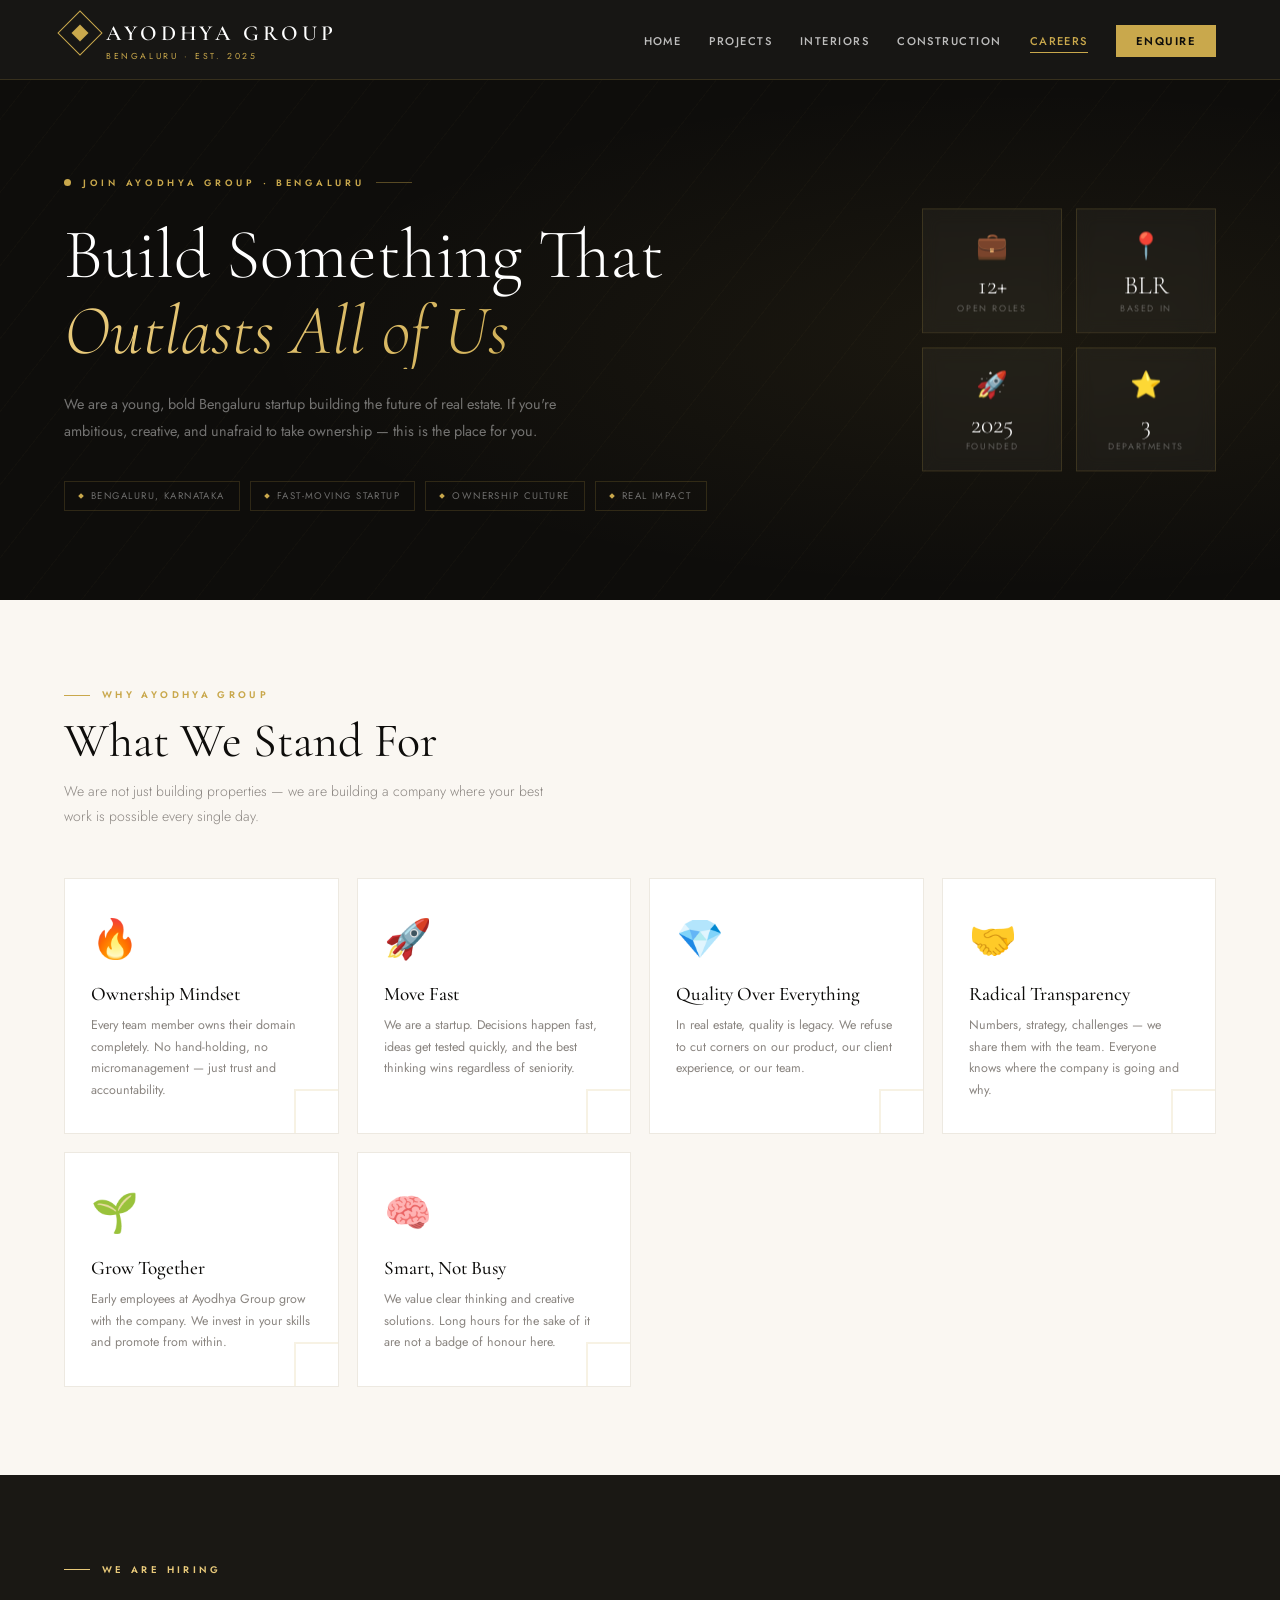
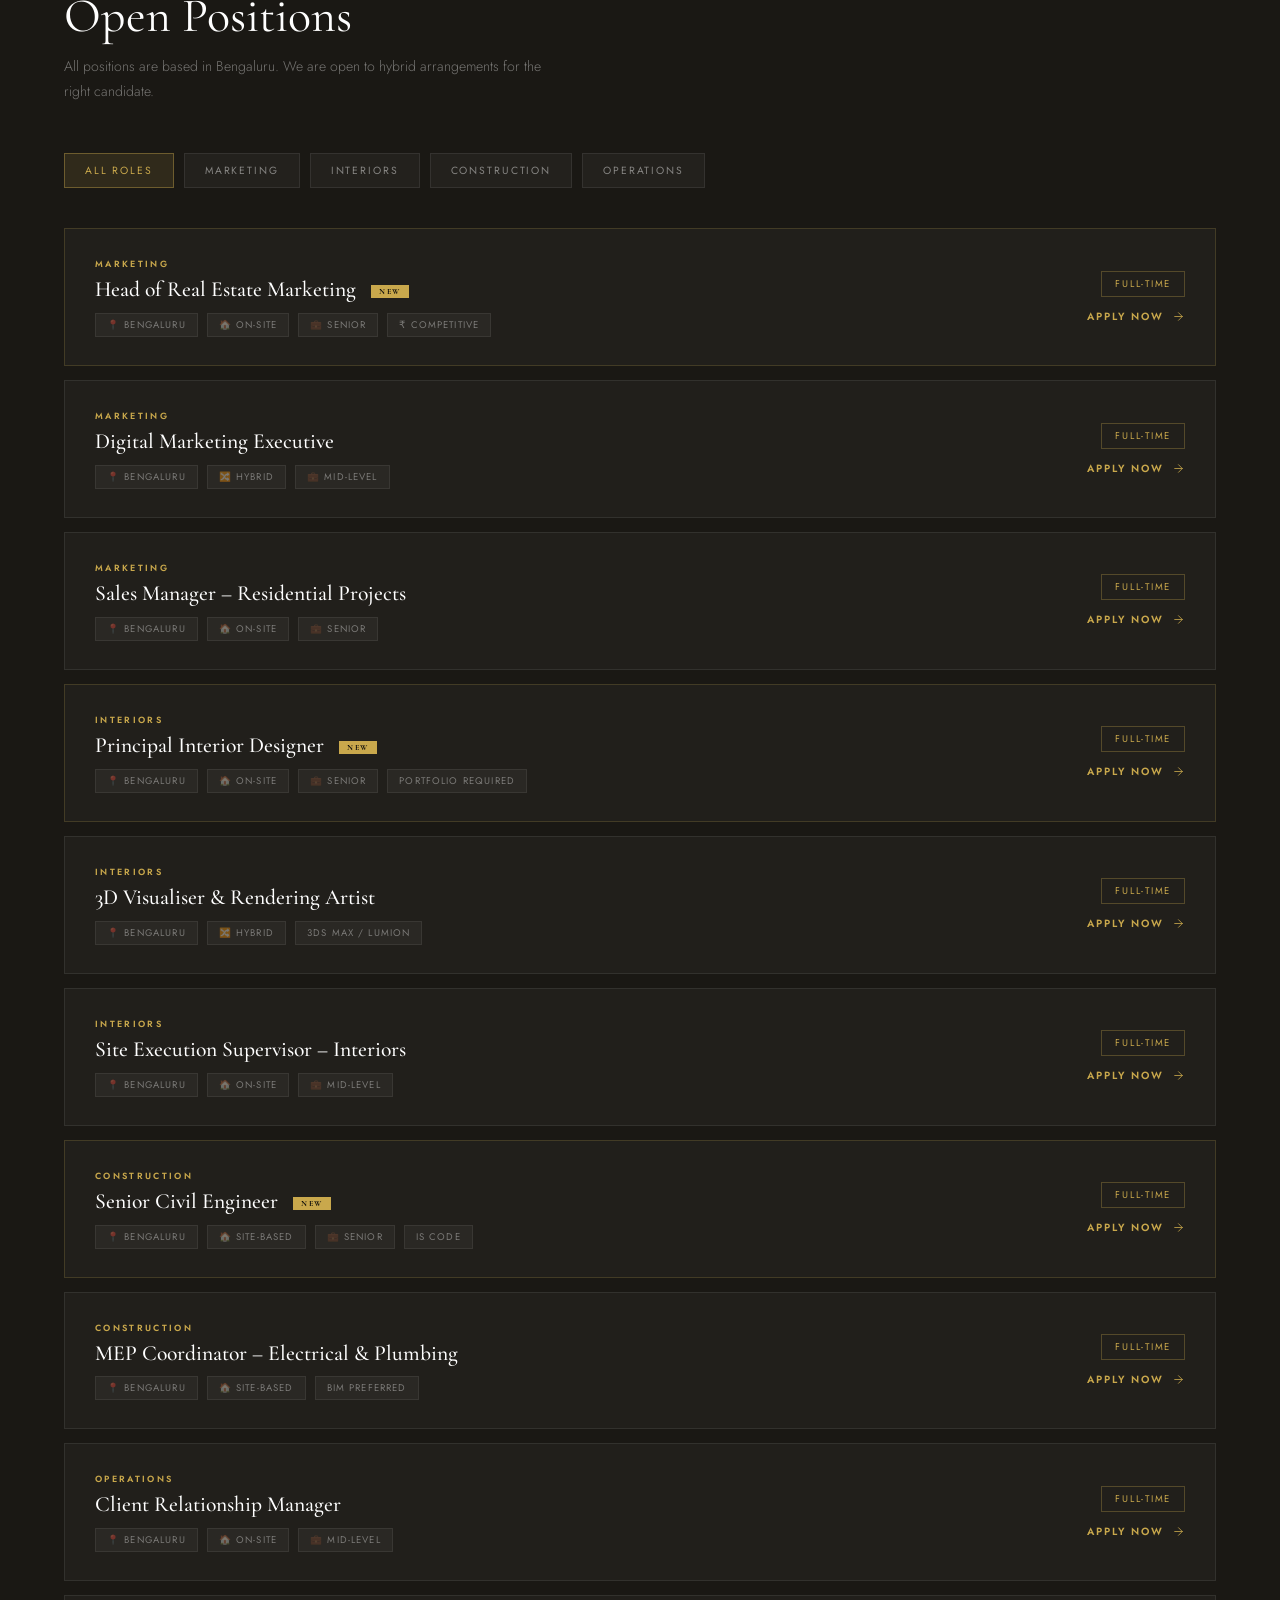
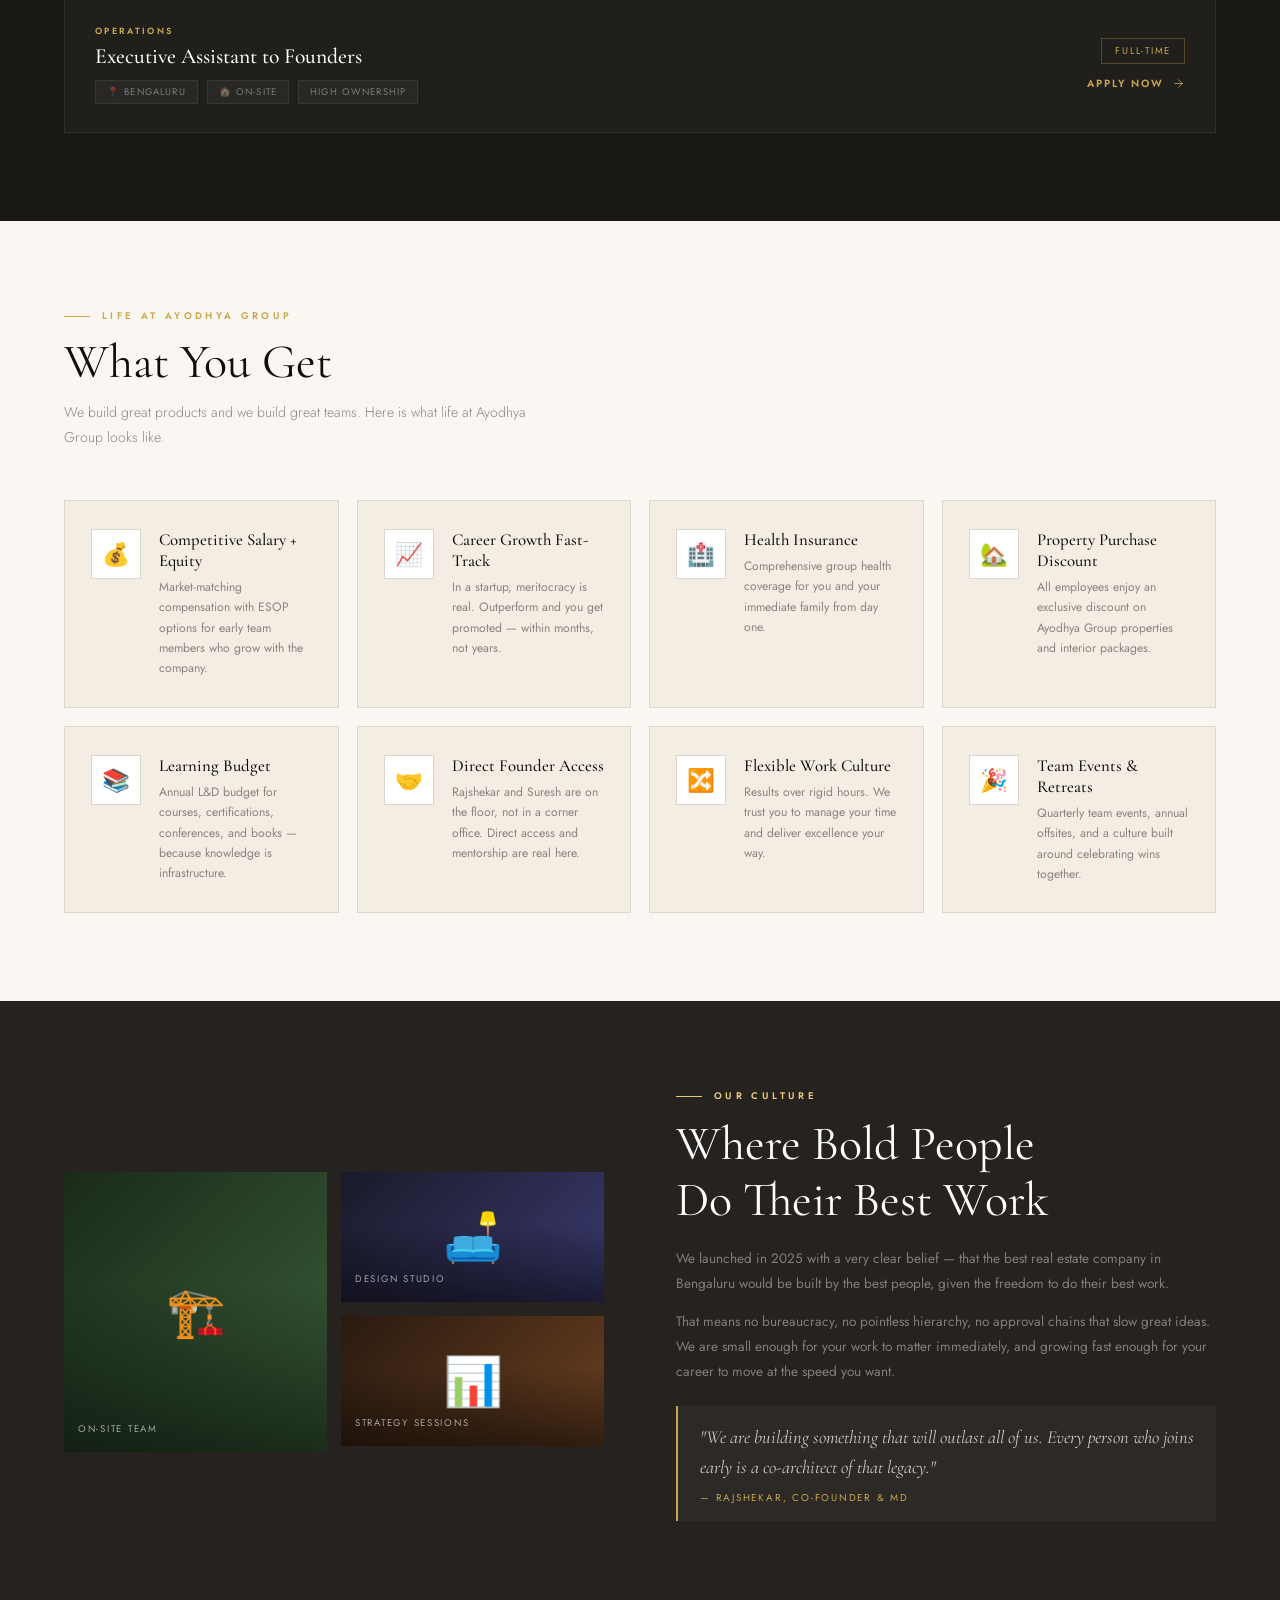
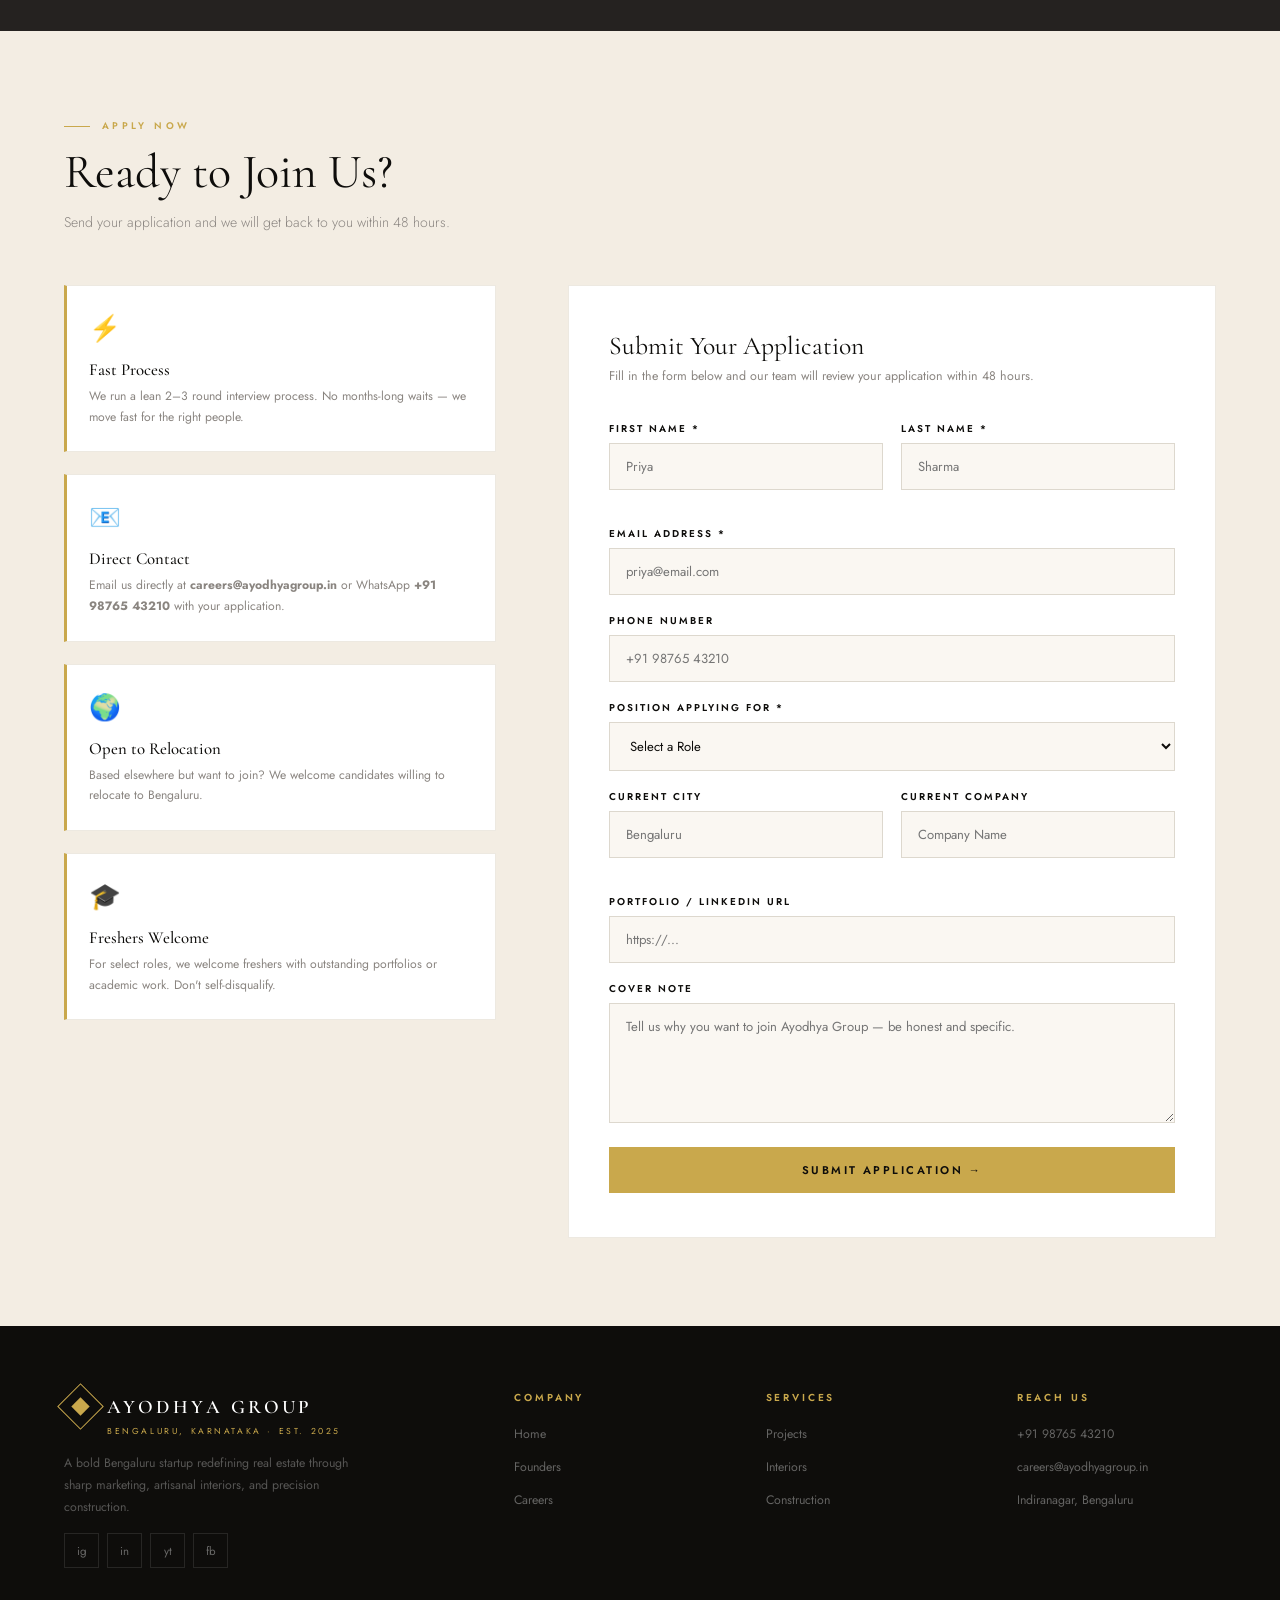
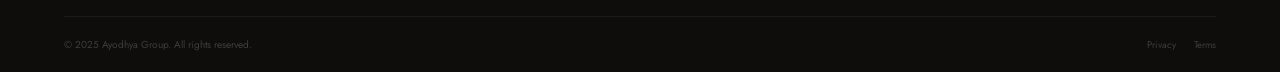
==== careers.html @ 5e6b3f86 "Add files via upload" ====
<!DOCTYPE html>
<html lang="en">
<head>
<meta charset="UTF-8"/><meta name="viewport" content="width=device-width,initial-scale=1.0"/>
<title>Ayodhya Group – Careers</title>
<link href="https://fonts.googleapis.com/css2?family=Cormorant+Garamond:ital,wght@0,300;0,400;0,500;0,600;0,700;1,300;1,400;1,500&family=Jost:wght@300;400;500;600&display=swap" rel="stylesheet"/>
<style>
*,*::before,*::after{box-sizing:border-box;margin:0;padding:0}
:root{--gold:#C9A84C;--gold-light:#E8C97A;--cream:#FAF7F2;--cream-2:#F3EDE3;--dark:#0E0D0B;--dark-2:#1A1814;--dark-3:#252220;--muted:#8A8580;--white:#fff}
html{scroll-behavior:smooth}body{font-family:'Jost',sans-serif;background:var(--cream);color:var(--dark);overflow-x:hidden}
nav{position:fixed;top:0;left:0;right:0;z-index:1000;display:flex;align-items:center;justify-content:space-between;padding:0 5%;height:80px;background:rgba(14,13,11,0.96);backdrop-filter:blur(14px);border-bottom:1px solid rgba(201,168,76,0.18);transition:height .3s}
nav.scrolled{height:66px}
.nav-brand{display:flex;flex-direction:column;gap:1px;text-decoration:none}.logo-line{display:flex;align-items:center;gap:10px}
.n-emblem{width:32px;height:32px;flex-shrink:0;border:1.5px solid var(--gold);transform:rotate(45deg);display:flex;align-items:center;justify-content:center}
.n-emblem::after{content:'';width:12px;height:12px;background:var(--gold)}
.nav-brand h1{font-family:'Cormorant Garamond',serif;font-size:1.35rem;font-weight:600;color:var(--white);letter-spacing:0.18em;text-transform:uppercase}
.n-sub{font-size:.54rem;color:var(--gold);letter-spacing:.3em;text-transform:uppercase;padding-left:42px}
.nav-links{display:flex;align-items:center;gap:28px;list-style:none}
.nav-links a{text-decoration:none;font-size:.7rem;font-weight:500;letter-spacing:.13em;text-transform:uppercase;color:rgba(255,255,255,.72);transition:color .2s;position:relative}
.nav-links a::after{content:'';position:absolute;bottom:-4px;left:0;width:0;height:1px;background:var(--gold);transition:width .3s}
.nav-links a:hover,.nav-links a.active{color:var(--gold)}.nav-links a:hover::after,.nav-links a.active::after{width:100%}
.nav-links .n-cta{background:var(--gold);color:var(--dark)!important;padding:8px 20px;font-weight:600}.nav-links .n-cta::after{display:none}.nav-links .n-cta:hover{background:var(--gold-light)}
.hamburger{display:none;flex-direction:column;gap:5px;cursor:pointer}.hamburger span{display:block;width:24px;height:1.5px;background:var(--white)}
.mob-menu{display:none;position:fixed;top:80px;left:0;right:0;background:rgba(14,13,11,.98);padding:24px 5%;z-index:999;border-bottom:1px solid rgba(201,168,76,.15)}
.mob-menu.open{display:block}.mob-menu ul{list-style:none;display:flex;flex-direction:column;gap:18px}
.mob-menu a{text-decoration:none;font-size:.8rem;letter-spacing:.15em;text-transform:uppercase;color:rgba(255,255,255,.7)}

/* HERO CAREERS */
#careers-hero{margin-top:80px;min-height:520px;background:var(--dark);display:flex;align-items:center;position:relative;overflow:hidden;padding:80px 5%}
.ch-bg{position:absolute;inset:0;background:radial-gradient(ellipse 100% 80% at 80% 50%,rgba(201,168,76,.07) 0%,transparent 60%)}
.ch-lines{position:absolute;inset:0;background:repeating-linear-gradient(-52deg,transparent 0,transparent 44px,rgba(201,168,76,.025) 44px,rgba(201,168,76,.025) 45px)}
.ch-content{position:relative;z-index:2;max-width:660px}
.ch-eyebrow{display:inline-flex;align-items:center;gap:12px;margin-bottom:28px;opacity:0;animation:sup .8s cubic-bezier(.16,1,.3,1) .1s forwards}
.ch-ey-dot{width:7px;height:7px;background:var(--gold);border-radius:50%;animation:db 2s ease-in-out infinite}
@keyframes db{0%,100%{opacity:1}50%{opacity:.3}}
.ch-ey-text{font-size:.58rem;letter-spacing:.4em;text-transform:uppercase;color:var(--gold);font-weight:600}
.ch-ey-line{width:36px;height:1px;background:rgba(201,168,76,.4)}
.ch-title{font-family:'Cormorant Garamond',serif;font-size:clamp(2.6rem,5.5vw,4.4rem);font-weight:300;color:var(--white);line-height:1.08;margin-bottom:22px;opacity:0;animation:sup .9s cubic-bezier(.16,1,.3,1) .25s forwards}
.ch-title em{font-style:italic;display:block;background:linear-gradient(90deg,var(--gold-light),var(--gold));-webkit-background-clip:text;-webkit-text-fill-color:transparent;background-clip:text}
.ch-desc{font-size:.9rem;color:rgba(255,255,255,.42);line-height:1.85;max-width:500px;margin-bottom:36px;opacity:0;animation:sup .9s cubic-bezier(.16,1,.3,1) .4s forwards}
.ch-badges{display:flex;gap:10px;flex-wrap:wrap;opacity:0;animation:sup .9s cubic-bezier(.16,1,.3,1) .55s forwards}
.ch-badge{display:flex;align-items:center;gap:8px;border:1px solid rgba(201,168,76,.18);padding:7px 14px;font-size:.6rem;letter-spacing:.15em;text-transform:uppercase;color:rgba(255,255,255,.4)}
.ch-badge-d{width:4px;height:4px;background:var(--gold);transform:rotate(45deg);flex-shrink:0}
.ch-right{position:absolute;right:5%;top:50%;transform:translateY(-50%);z-index:2;display:grid;grid-template-columns:1fr 1fr;gap:14px;opacity:0;animation:sleft 1s cubic-bezier(.16,1,.3,1) .6s forwards}
.ch-card{background:rgba(255,255,255,.04);border:1px solid rgba(201,168,76,.18);backdrop-filter:blur(8px);padding:18px 20px;min-width:140px;text-align:center}
.cc-icon{font-size:1.6rem;margin-bottom:8px}
.cc-val{font-family:'Cormorant Garamond',serif;font-size:1.6rem;font-weight:300;color:var(--white);line-height:1;margin-bottom:3px}
.cc-label{font-size:.56rem;letter-spacing:.18em;text-transform:uppercase;color:rgba(255,255,255,.3)}
@keyframes sup{from{opacity:0;transform:translateY(22px)}to{opacity:1;transform:translateY(0)}}
@keyframes sleft{from{opacity:0;transform:translate(26px,-50%)}to{opacity:1;transform:translate(0,-50%)}}

/* VALUES */
.sec{padding:88px 5%}
.sec-label{display:flex;align-items:center;gap:12px;margin-bottom:12px}
.sec-label span{font-size:.6rem;letter-spacing:.35em;text-transform:uppercase;color:var(--gold);font-weight:600}
.sec-label::before{content:'';display:block;width:26px;height:1px;background:var(--gold)}
.sec-title{font-family:'Cormorant Garamond',serif;font-size:clamp(1.9rem,4vw,3rem);font-weight:400;line-height:1.15;margin-bottom:10px}
.sec-sub{color:var(--muted);font-size:.88rem;font-weight:300;max-width:500px;line-height:1.75;margin-bottom:50px}
.values-grid{display:grid;grid-template-columns:repeat(auto-fill,minmax(240px,1fr));gap:18px}
.val-card{background:var(--white);border:1px solid #EDE9E1;padding:32px 26px;position:relative;overflow:hidden;transition:border-color .3s,transform .4s cubic-bezier(.16,1,.3,1)}
.val-card:hover{border-color:var(--gold);transform:translateY(-5px);box-shadow:0 12px 36px rgba(0,0,0,.07)}
.val-icon{font-size:2.4rem;margin-bottom:16px}
.val-title{font-family:'Cormorant Garamond',serif;font-size:1.2rem;font-weight:500;margin-bottom:9px}
.val-desc{font-size:.78rem;color:var(--muted);line-height:1.72}
.val-corner{position:absolute;bottom:0;right:0;width:44px;height:44px;border-top:2px solid rgba(201,168,76,.15);border-left:2px solid rgba(201,168,76,.15);transition:border-color .3s}
.val-card:hover .val-corner{border-color:rgba(201,168,76,.6)}

/* OPENINGS */
#openings{background:var(--dark-2);padding:88px 5%}
.jobs-filter{display:flex;gap:10px;flex-wrap:wrap;margin-bottom:40px}
.job-filter-btn{padding:9px 20px;font-size:.65rem;letter-spacing:.18em;text-transform:uppercase;font-family:'Jost',sans-serif;background:rgba(255,255,255,.04);border:1px solid rgba(255,255,255,.08);color:rgba(255,255,255,.45);cursor:pointer;transition:all .25s}
.job-filter-btn:hover,.job-filter-btn.active{background:rgba(201,168,76,.12);border-color:rgba(201,168,76,.4);color:var(--gold)}
.jobs-list{display:flex;flex-direction:column;gap:14px}
.job-card{background:rgba(255,255,255,.03);border:1px solid rgba(255,255,255,.08);padding:28px 30px;display:flex;align-items:center;justify-content:space-between;gap:24px;flex-wrap:wrap;cursor:pointer;transition:border-color .3s,background .3s,transform .35s cubic-bezier(.16,1,.3,1)}
.job-card:hover{border-color:rgba(201,168,76,.4);background:rgba(255,255,255,.055);transform:translateX(6px)}
.job-left{flex:1}
.job-dept{font-size:.56rem;letter-spacing:.26em;text-transform:uppercase;color:var(--gold);font-weight:600;margin-bottom:7px}
.job-title{font-family:'Cormorant Garamond',serif;font-size:1.35rem;font-weight:500;color:var(--white);margin-bottom:10px;line-height:1.2}
.job-tags{display:flex;gap:9px;flex-wrap:wrap}
.job-tag{display:flex;align-items:center;gap:6px;font-size:.6rem;letter-spacing:.12em;text-transform:uppercase;color:rgba(255,255,255,.38);background:rgba(255,255,255,.04);border:1px solid rgba(255,255,255,.07);padding:4px 11px}
.job-right{display:flex;flex-direction:column;align-items:flex-end;gap:12px;flex-shrink:0}
.job-type{font-size:.6rem;letter-spacing:.18em;text-transform:uppercase;border:1px solid rgba(201,168,76,.3);color:var(--gold);padding:5px 13px}
.job-apply{display:inline-flex;align-items:center;gap:8px;font-size:.65rem;letter-spacing:.18em;text-transform:uppercase;color:var(--gold);font-weight:600;transition:gap .3s;background:none;border:none;cursor:pointer;font-family:'Jost',sans-serif}
.job-apply:hover{gap:16px}
.job-apply svg{width:13px;height:13px;stroke:var(--gold);fill:none}
/* new job highlight */
.job-card.new-role{border-color:rgba(201,168,76,.2)}
.new-badge{font-size:.5rem;letter-spacing:.2em;text-transform:uppercase;background:var(--gold);color:var(--dark);padding:2px 8px;font-weight:700;margin-left:10px;vertical-align:middle}

/* PERKS */
.perks-grid{display:grid;grid-template-columns:repeat(auto-fill,minmax(260px,1fr));gap:18px}
.perk-card{background:var(--cream-2);border:1px solid #DDD8CE;padding:28px 26px;display:flex;gap:18px;align-items:flex-start;transition:border-color .3s,transform .35s cubic-bezier(.16,1,.3,1)}
.perk-card:hover{border-color:var(--gold);transform:translateY(-4px)}
.perk-icon{width:50px;height:50px;flex-shrink:0;background:var(--white);border:1px solid #DDD8CE;display:flex;align-items:center;justify-content:center;font-size:1.4rem;transition:border-color .3s}
.perk-card:hover .perk-icon{border-color:var(--gold)}
.perk-title{font-family:'Cormorant Garamond',serif;font-size:1.05rem;font-weight:500;margin-bottom:6px}
.perk-desc{font-size:.76rem;color:var(--muted);line-height:1.68}

/* CULTURE */
#culture{background:var(--dark-3);padding:88px 5%}
.culture-layout{display:grid;grid-template-columns:1fr 1fr;gap:72px;align-items:center}
.culture-visual{display:grid;grid-template-columns:1fr 1fr;gap:14px}
.cv-item{position:relative;overflow:hidden;display:flex;align-items:center;justify-content:center;font-size:3rem;transition:transform .5s}
.cv-item:hover{transform:scale(1.03)}
.cvi-1{height:280px;background:linear-gradient(135deg,#1a2a1a,#3a603a);grid-row:span 2}
.cvi-2{height:130px;background:linear-gradient(135deg,#1a1a2a,#3a3a70)}
.cvi-3{height:130px;background:linear-gradient(135deg,#2a1a10,#6a4020)}
.cv-overlay{position:absolute;inset:0;background:linear-gradient(to top,rgba(0,0,0,.55),transparent 60%);display:flex;align-items:flex-end;padding:16px 14px}
.cv-label{font-size:.6rem;letter-spacing:.18em;text-transform:uppercase;color:rgba(255,255,255,.6)}
.culture-text .sec-label{margin-bottom:14px}
.culture-text .sec-title{color:var(--white);margin-bottom:18px}
.culture-text p{font-size:.85rem;color:rgba(255,255,255,.42);line-height:1.82;margin-bottom:14px}
.culture-quote{border-left:2px solid var(--gold);padding:16px 22px;background:rgba(255,255,255,.03);margin:22px 0}
.cq-text{font-family:'Cormorant Garamond',serif;font-size:1.15rem;font-style:italic;color:rgba(255,255,255,.75);line-height:1.65;margin-bottom:8px}
.cq-author{font-size:.62rem;letter-spacing:.18em;text-transform:uppercase;color:var(--gold)}

/* APPLY FORM */
#apply{background:var(--cream-2);padding:88px 5%}
.apply-layout{display:grid;grid-template-columns:1fr 1.5fr;gap:72px;align-items:start}
.apply-info{display:flex;flex-direction:column;gap:22px}
.ai-card{background:var(--white);border:1px solid #EDE9E1;padding:24px 22px;border-left:3px solid var(--gold)}
.ai-icon{font-size:1.6rem;margin-bottom:12px}
.ai-title{font-family:'Cormorant Garamond',serif;font-size:1.05rem;font-weight:500;margin-bottom:6px}
.ai-desc{font-size:.76rem;color:var(--muted);line-height:1.7}
.apply-form{background:var(--white);border:1px solid #EDE9E1;padding:44px 40px}
.form-title{font-family:'Cormorant Garamond',serif;font-size:1.6rem;font-weight:400;margin-bottom:6px}
.form-sub{font-size:.78rem;color:var(--muted);margin-bottom:34px;line-height:1.6}
.form-row{display:grid;grid-template-columns:1fr 1fr;gap:18px;margin-bottom:18px}
.form-group{display:flex;flex-direction:column;gap:7px;margin-bottom:18px}
.form-group label{font-size:.62rem;letter-spacing:.2em;text-transform:uppercase;font-weight:600;color:var(--dark)}
.form-group input,.form-group select,.form-group textarea{border:1px solid #DDD8CE;background:var(--cream);padding:13px 16px;font-family:'Jost',sans-serif;font-size:.82rem;color:var(--dark);outline:none;transition:border-color .2s;width:100%}
.form-group input:focus,.form-group select:focus,.form-group textarea:focus{border-color:var(--gold)}
.form-group textarea{height:120px;resize:vertical}
.form-submit{background:var(--gold);color:var(--dark);font-family:'Jost',sans-serif;font-size:.7rem;letter-spacing:.22em;text-transform:uppercase;padding:15px 38px;font-weight:600;border:none;cursor:pointer;transition:background .2s,transform .2s;width:100%;margin-top:6px}
.form-submit:hover{background:var(--gold-light);transform:translateY(-2px)}

/* FOOTER */
.site-footer{background:var(--dark);padding:64px 5% 0}
.ft-grid{display:grid;grid-template-columns:2fr 1fr 1fr 1fr;gap:52px;padding-bottom:48px;border-bottom:1px solid rgba(255,255,255,.06)}
.ft-brand-col{display:flex;flex-direction:column;gap:15px}
.ft-logo{display:flex;align-items:center;gap:10px}
.ft-emblem{width:33px;height:33px;border:1.5px solid var(--gold);transform:rotate(45deg);display:flex;align-items:center;justify-content:center;flex-shrink:0}
.ft-emblem::after{content:'';width:13px;height:13px;background:var(--gold)}
.ft-logo h2{font-family:'Cormorant Garamond',serif;font-size:1.2rem;font-weight:600;color:var(--white);letter-spacing:.18em;text-transform:uppercase}
.ft-city{font-size:.54rem;color:var(--gold);letter-spacing:.3em;text-transform:uppercase;padding-left:43px;margin-top:2px}
.ft-desc{font-size:.77rem;color:rgba(255,255,255,.3);line-height:1.8;max-width:290px}
.ft-socials{display:flex;gap:8px}
.ft-soc{width:35px;height:35px;border:1px solid rgba(255,255,255,.1);display:flex;align-items:center;justify-content:center;font-size:.72rem;color:rgba(255,255,255,.38);text-decoration:none;transition:all .2s;cursor:pointer}
.ft-soc:hover{border-color:var(--gold);color:var(--gold)}
.ft-col h4{font-size:.63rem;letter-spacing:.28em;text-transform:uppercase;color:var(--gold);font-weight:600;margin-bottom:16px}
.ft-col ul{list-style:none;display:flex;flex-direction:column;gap:10px}
.ft-col a{font-size:.77rem;color:rgba(255,255,255,.36);text-decoration:none;transition:color .2s}
.ft-col a:hover{color:var(--gold)}
.ft-bottom{display:flex;align-items:center;justify-content:space-between;flex-wrap:wrap;gap:12px;padding:20px 0}
.ft-copy{font-size:.63rem;color:rgba(255,255,255,.2)}.ft-legal{display:flex;gap:18px}.ft-legal a{font-size:.6rem;color:rgba(255,255,255,.2);text-decoration:none}.ft-legal a:hover{color:var(--gold)}
.fade-up{opacity:0;transform:translateY(28px);transition:opacity .7s ease,transform .7s ease}.fade-up.in{opacity:1;transform:translateY(0)}
.fade-left{opacity:0;transform:translateX(-26px);transition:opacity .7s ease,transform .7s ease}.fade-left.in{opacity:1;transform:translateX(0)}
.fade-right{opacity:0;transform:translateX(26px);transition:opacity .7s ease,transform .7s ease}.fade-right.in{opacity:1;transform:translateX(0)}
@media(max-width:1100px){.ch-right{display:none}}
@media(max-width:900px){.culture-layout{grid-template-columns:1fr}.apply-layout{grid-template-columns:1fr}.ft-grid{grid-template-columns:1fr 1fr;gap:30px}}
@media(max-width:680px){.nav-links{display:none}.hamburger{display:flex}.values-grid,.perks-grid{grid-template-columns:1fr}.form-row{grid-template-columns:1fr}.culture-visual{grid-template-columns:1fr}.cvi-1{grid-row:span 1;height:200px}.ft-grid{grid-template-columns:1fr}.ft-bottom{flex-direction:column;text-align:center}}
</style>
</head>
<body>
<nav id="nav">
  <a class="nav-brand" href="index.html"><div class="logo-line"><div class="n-emblem"></div><h1>Ayodhya Group</h1></div><span class="n-sub">Bengaluru · Est. 2025</span></a>
  <ul class="nav-links">
    <li><a href="index.html">Home</a></li><li><a href="projects.html">Projects</a></li>
    <li><a href="interiors.html">Interiors</a></li><li><a href="construction.html">Construction</a></li>
    <li><a href="careers.html" class="active">Careers</a></li><li><a href="index.html#contact" class="n-cta">Enquire</a></li>
  </ul>
  <div class="hamburger" onclick="document.querySelector('.mob-menu').classList.toggle('open')"><span></span><span></span><span></span></div>
</nav>
<div class="mob-menu"><ul><li><a href="index.html">Home</a></li><li><a href="projects.html">Projects</a></li><li><a href="interiors.html">Interiors</a></li><li><a href="construction.html">Construction</a></li><li><a href="careers.html">Careers</a></li><li><a href="index.html#contact">Enquire</a></li></ul></div>

<!-- HERO -->
<section id="careers-hero">
  <div class="ch-bg"></div><div class="ch-lines"></div>
  <div class="ch-content">
    <div class="ch-eyebrow"><div class="ch-ey-dot"></div><span class="ch-ey-text">Join Ayodhya Group · Bengaluru</span><div class="ch-ey-line"></div></div>
    <h1 class="ch-title">Build Something That<br><em>Outlasts All of Us</em></h1>
    <p class="ch-desc">We are a young, bold Bengaluru startup building the future of real estate. If you're ambitious, creative, and unafraid to take ownership — this is the place for you.</p>
    <div class="ch-badges">
      <div class="ch-badge"><div class="ch-badge-d"></div>Bengaluru, Karnataka</div>
      <div class="ch-badge"><div class="ch-badge-d"></div>Fast-Moving Startup</div>
      <div class="ch-badge"><div class="ch-badge-d"></div>Ownership Culture</div>
      <div class="ch-badge"><div class="ch-badge-d"></div>Real Impact</div>
    </div>
  </div>
  <div class="ch-right">
    <div class="ch-card"><div class="cc-icon">💼</div><div class="cc-val">12+</div><div class="cc-label">Open Roles</div></div>
    <div class="ch-card"><div class="cc-icon">📍</div><div class="cc-val">BLR</div><div class="cc-label">Based In</div></div>
    <div class="ch-card"><div class="cc-icon">🚀</div><div class="cc-val">2025</div><div class="cc-label">Founded</div></div>
    <div class="ch-card"><div class="cc-icon">⭐</div><div class="cc-val">3</div><div class="cc-label">Departments</div></div>
  </div>
</section>

<!-- VALUES -->
<section class="sec">
  <div class="sec-label"><span>Why Ayodhya Group</span></div>
  <h2 class="sec-title">What We Stand For</h2>
  <p class="sec-sub">We are not just building properties — we are building a company where your best work is possible every single day.</p>
  <div class="values-grid">
    <div class="val-card fade-up"><div class="val-icon">🔥</div><div class="val-title">Ownership Mindset</div><div class="val-desc">Every team member owns their domain completely. No hand-holding, no micromanagement — just trust and accountability.</div><div class="val-corner"></div></div>
    <div class="val-card fade-up" style="transition-delay:.08s"><div class="val-icon">🚀</div><div class="val-title">Move Fast</div><div class="val-desc">We are a startup. Decisions happen fast, ideas get tested quickly, and the best thinking wins regardless of seniority.</div><div class="val-corner"></div></div>
    <div class="val-card fade-up" style="transition-delay:.16s"><div class="val-icon">💎</div><div class="val-title">Quality Over Everything</div><div class="val-desc">In real estate, quality is legacy. We refuse to cut corners on our product, our client experience, or our team.</div><div class="val-corner"></div></div>
    <div class="val-card fade-up" style="transition-delay:.08s"><div class="val-icon">🤝</div><div class="val-title">Radical Transparency</div><div class="val-desc">Numbers, strategy, challenges — we share them with the team. Everyone knows where the company is going and why.</div><div class="val-corner"></div></div>
    <div class="val-card fade-up" style="transition-delay:.16s"><div class="val-icon">🌱</div><div class="val-title">Grow Together</div><div class="val-desc">Early employees at Ayodhya Group grow with the company. We invest in your skills and promote from within.</div><div class="val-corner"></div></div>
    <div class="val-card fade-up" style="transition-delay:.24s"><div class="val-icon">🧠</div><div class="val-title">Smart, Not Busy</div><div class="val-desc">We value clear thinking and creative solutions. Long hours for the sake of it are not a badge of honour here.</div><div class="val-corner"></div></div>
  </div>
</section>

<!-- OPENINGS -->
<section id="openings">
  <div class="sec-label" style="--gold:#E8C97A"><span style="color:var(--gold-light,#E8C97A)">We Are Hiring</span></div>
  <h2 class="sec-title" style="color:var(--white)">Open Positions</h2>
  <p class="sec-sub" style="color:rgba(255,255,255,.4)">All positions are based in Bengaluru. We are open to hybrid arrangements for the right candidate.</p>
  <div class="jobs-filter fade-up">
    <button class="job-filter-btn active" onclick="filterJobs('all',this)">All Roles</button>
    <button class="job-filter-btn" onclick="filterJobs('marketing',this)">Marketing</button>
    <button class="job-filter-btn" onclick="filterJobs('interiors',this)">Interiors</button>
    <button class="job-filter-btn" onclick="filterJobs('construction',this)">Construction</button>
    <button class="job-filter-btn" onclick="filterJobs('operations',this)">Operations</button>
  </div>
  <div class="jobs-list">
    <div class="job-card new-role fade-up" data-dept="marketing">
      <div class="job-left"><div class="job-dept">Marketing</div><div class="job-title">Head of Real Estate Marketing <span class="new-badge">New</span></div><div class="job-tags"><span class="job-tag">📍 Bengaluru</span><span class="job-tag">🏠 On-Site</span><span class="job-tag">💼 Senior</span><span class="job-tag">₹ Competitive</span></div></div>
      <div class="job-right"><span class="job-type">Full-Time</span><button class="job-apply" onclick="document.getElementById('apply').scrollIntoView({behavior:'smooth'})">Apply Now <svg viewBox="0 0 24 24" stroke-width="1.5"><path d="M5 12h14M12 5l7 7-7 7" stroke-linecap="round" stroke-linejoin="round"/></svg></button></div>
    </div>
    <div class="job-card fade-up" style="transition-delay:.07s" data-dept="marketing">
      <div class="job-left"><div class="job-dept">Marketing</div><div class="job-title">Digital Marketing Executive</div><div class="job-tags"><span class="job-tag">📍 Bengaluru</span><span class="job-tag">🔀 Hybrid</span><span class="job-tag">💼 Mid-Level</span></div></div>
      <div class="job-right"><span class="job-type">Full-Time</span><button class="job-apply" onclick="document.getElementById('apply').scrollIntoView({behavior:'smooth'})">Apply Now <svg viewBox="0 0 24 24" stroke-width="1.5"><path d="M5 12h14M12 5l7 7-7 7" stroke-linecap="round" stroke-linejoin="round"/></svg></button></div>
    </div>
    <div class="job-card fade-up" style="transition-delay:.07s" data-dept="marketing">
      <div class="job-left"><div class="job-dept">Marketing</div><div class="job-title">Sales Manager – Residential Projects</div><div class="job-tags"><span class="job-tag">📍 Bengaluru</span><span class="job-tag">🏠 On-Site</span><span class="job-tag">💼 Senior</span></div></div>
      <div class="job-right"><span class="job-type">Full-Time</span><button class="job-apply" onclick="document.getElementById('apply').scrollIntoView({behavior:'smooth'})">Apply Now <svg viewBox="0 0 24 24" stroke-width="1.5"><path d="M5 12h14M12 5l7 7-7 7" stroke-linecap="round" stroke-linejoin="round"/></svg></button></div>
    </div>
    <div class="job-card new-role fade-up" style="transition-delay:.14s" data-dept="interiors">
      <div class="job-left"><div class="job-dept">Interiors</div><div class="job-title">Principal Interior Designer <span class="new-badge">New</span></div><div class="job-tags"><span class="job-tag">📍 Bengaluru</span><span class="job-tag">🏠 On-Site</span><span class="job-tag">💼 Senior</span><span class="job-tag">Portfolio Required</span></div></div>
      <div class="job-right"><span class="job-type">Full-Time</span><button class="job-apply" onclick="document.getElementById('apply').scrollIntoView({behavior:'smooth'})">Apply Now <svg viewBox="0 0 24 24" stroke-width="1.5"><path d="M5 12h14M12 5l7 7-7 7" stroke-linecap="round" stroke-linejoin="round"/></svg></button></div>
    </div>
    <div class="job-card fade-up" style="transition-delay:.14s" data-dept="interiors">
      <div class="job-left"><div class="job-dept">Interiors</div><div class="job-title">3D Visualiser &amp; Rendering Artist</div><div class="job-tags"><span class="job-tag">📍 Bengaluru</span><span class="job-tag">🔀 Hybrid</span><span class="job-tag">3ds Max / Lumion</span></div></div>
      <div class="job-right"><span class="job-type">Full-Time</span><button class="job-apply" onclick="document.getElementById('apply').scrollIntoView({behavior:'smooth'})">Apply Now <svg viewBox="0 0 24 24" stroke-width="1.5"><path d="M5 12h14M12 5l7 7-7 7" stroke-linecap="round" stroke-linejoin="round"/></svg></button></div>
    </div>
    <div class="job-card fade-up" style="transition-delay:.14s" data-dept="interiors">
      <div class="job-left"><div class="job-dept">Interiors</div><div class="job-title">Site Execution Supervisor – Interiors</div><div class="job-tags"><span class="job-tag">📍 Bengaluru</span><span class="job-tag">🏠 On-Site</span><span class="job-tag">💼 Mid-Level</span></div></div>
      <div class="job-right"><span class="job-type">Full-Time</span><button class="job-apply" onclick="document.getElementById('apply').scrollIntoView({behavior:'smooth'})">Apply Now <svg viewBox="0 0 24 24" stroke-width="1.5"><path d="M5 12h14M12 5l7 7-7 7" stroke-linecap="round" stroke-linejoin="round"/></svg></button></div>
    </div>
    <div class="job-card new-role fade-up" style="transition-delay:.21s" data-dept="construction">
      <div class="job-left"><div class="job-dept">Construction</div><div class="job-title">Senior Civil Engineer <span class="new-badge">New</span></div><div class="job-tags"><span class="job-tag">📍 Bengaluru</span><span class="job-tag">🏠 Site-Based</span><span class="job-tag">💼 Senior</span><span class="job-tag">IS Code</span></div></div>
      <div class="job-right"><span class="job-type">Full-Time</span><button class="job-apply" onclick="document.getElementById('apply').scrollIntoView({behavior:'smooth'})">Apply Now <svg viewBox="0 0 24 24" stroke-width="1.5"><path d="M5 12h14M12 5l7 7-7 7" stroke-linecap="round" stroke-linejoin="round"/></svg></button></div>
    </div>
    <div class="job-card fade-up" style="transition-delay:.21s" data-dept="construction">
      <div class="job-left"><div class="job-dept">Construction</div><div class="job-title">MEP Coordinator – Electrical &amp; Plumbing</div><div class="job-tags"><span class="job-tag">📍 Bengaluru</span><span class="job-tag">🏠 Site-Based</span><span class="job-tag">BIM Preferred</span></div></div>
      <div class="job-right"><span class="job-type">Full-Time</span><button class="job-apply" onclick="document.getElementById('apply').scrollIntoView({behavior:'smooth'})">Apply Now <svg viewBox="0 0 24 24" stroke-width="1.5"><path d="M5 12h14M12 5l7 7-7 7" stroke-linecap="round" stroke-linejoin="round"/></svg></button></div>
    </div>
    <div class="job-card fade-up" style="transition-delay:.28s" data-dept="operations">
      <div class="job-left"><div class="job-dept">Operations</div><div class="job-title">Client Relationship Manager</div><div class="job-tags"><span class="job-tag">📍 Bengaluru</span><span class="job-tag">🏠 On-Site</span><span class="job-tag">💼 Mid-Level</span></div></div>
      <div class="job-right"><span class="job-type">Full-Time</span><button class="job-apply" onclick="document.getElementById('apply').scrollIntoView({behavior:'smooth'})">Apply Now <svg viewBox="0 0 24 24" stroke-width="1.5"><path d="M5 12h14M12 5l7 7-7 7" stroke-linecap="round" stroke-linejoin="round"/></svg></button></div>
    </div>
    <div class="job-card fade-up" style="transition-delay:.28s" data-dept="operations">
      <div class="job-left"><div class="job-dept">Operations</div><div class="job-title">Executive Assistant to Founders</div><div class="job-tags"><span class="job-tag">📍 Bengaluru</span><span class="job-tag">🏠 On-Site</span><span class="job-tag">High Ownership</span></div></div>
      <div class="job-right"><span class="job-type">Full-Time</span><button class="job-apply" onclick="document.getElementById('apply').scrollIntoView({behavior:'smooth'})">Apply Now <svg viewBox="0 0 24 24" stroke-width="1.5"><path d="M5 12h14M12 5l7 7-7 7" stroke-linecap="round" stroke-linejoin="round"/></svg></button></div>
    </div>
  </div>
</section>

<!-- PERKS -->
<section class="sec">
  <div class="sec-label"><span>Life at Ayodhya Group</span></div>
  <h2 class="sec-title">What You Get</h2>
  <p class="sec-sub">We build great products and we build great teams. Here is what life at Ayodhya Group looks like.</p>
  <div class="perks-grid">
    <div class="perk-card fade-up"><div class="perk-icon">💰</div><div><div class="perk-title">Competitive Salary + Equity</div><div class="perk-desc">Market-matching compensation with ESOP options for early team members who grow with the company.</div></div></div>
    <div class="perk-card fade-up" style="transition-delay:.08s"><div class="perk-icon">📈</div><div><div class="perk-title">Career Growth Fast-Track</div><div class="perk-desc">In a startup, meritocracy is real. Outperform and you get promoted — within months, not years.</div></div></div>
    <div class="perk-card fade-up" style="transition-delay:.16s"><div class="perk-icon">🏥</div><div><div class="perk-title">Health Insurance</div><div class="perk-desc">Comprehensive group health coverage for you and your immediate family from day one.</div></div></div>
    <div class="perk-card fade-up" style="transition-delay:.08s"><div class="perk-icon">🏡</div><div><div class="perk-title">Property Purchase Discount</div><div class="perk-desc">All employees enjoy an exclusive discount on Ayodhya Group properties and interior packages.</div></div></div>
    <div class="perk-card fade-up" style="transition-delay:.16s"><div class="perk-icon">📚</div><div><div class="perk-title">Learning Budget</div><div class="perk-desc">Annual L&amp;D budget for courses, certifications, conferences, and books — because knowledge is infrastructure.</div></div></div>
    <div class="perk-card fade-up" style="transition-delay:.24s"><div class="perk-icon">🤝</div><div><div class="perk-title">Direct Founder Access</div><div class="perk-desc">Rajshekar and Suresh are on the floor, not in a corner office. Direct access and mentorship are real here.</div></div></div>
    <div class="perk-card fade-up" style="transition-delay:.16s"><div class="perk-icon">🔀</div><div><div class="perk-title">Flexible Work Culture</div><div class="perk-desc">Results over rigid hours. We trust you to manage your time and deliver excellence your way.</div></div></div>
    <div class="perk-card fade-up" style="transition-delay:.24s"><div class="perk-icon">🎉</div><div><div class="perk-title">Team Events &amp; Retreats</div><div class="perk-desc">Quarterly team events, annual offsites, and a culture built around celebrating wins together.</div></div></div>
  </div>
</section>

<!-- CULTURE -->
<section id="culture">
  <div class="culture-layout">
    <div class="culture-visual fade-left">
      <div class="cv-item cvi-1"><span style="position:relative;z-index:2">🏗️</span><div class="cv-overlay"><span class="cv-label">On-Site Team</span></div></div>
      <div><div class="cv-item cvi-2" style="margin-bottom:14px"><span style="position:relative;z-index:2">🛋️</span><div class="cv-overlay"><span class="cv-label">Design Studio</span></div></div>
      <div class="cv-item cvi-3"><span style="position:relative;z-index:2">📊</span><div class="cv-overlay"><span class="cv-label">Strategy Sessions</span></div></div></div>
    </div>
    <div class="culture-text fade-right">
      <div class="sec-label" style="--gold:#E8C97A"><span style="color:var(--gold-light,#E8C97A)">Our Culture</span></div>
      <h2 class="sec-title">Where Bold People<br>Do Their Best Work</h2>
      <p>We launched in 2025 with a very clear belief — that the best real estate company in Bengaluru would be built by the best people, given the freedom to do their best work.</p>
      <p>That means no bureaucracy, no pointless hierarchy, no approval chains that slow great ideas. We are small enough for your work to matter immediately, and growing fast enough for your career to move at the speed you want.</p>
      <div class="culture-quote">
        <div class="cq-text">"We are building something that will outlast all of us. Every person who joins early is a co-architect of that legacy."</div>
        <div class="cq-author">— Rajshekar, Co-Founder &amp; MD</div>
      </div>
    </div>
  </div>
</section>

<!-- APPLY -->
<section id="apply">
  <div class="sec-label"><span>Apply Now</span></div>
  <h2 class="sec-title">Ready to Join Us?</h2>
  <p class="sec-sub">Send your application and we will get back to you within 48 hours.</p>
  <div class="apply-layout">
    <div class="apply-info fade-left">
      <div class="ai-card"><div class="ai-icon">⚡</div><div class="ai-title">Fast Process</div><div class="ai-desc">We run a lean 2–3 round interview process. No months-long waits — we move fast for the right people.</div></div>
      <div class="ai-card"><div class="ai-icon">📧</div><div class="ai-title">Direct Contact</div><div class="ai-desc">Email us directly at <strong>careers@ayodhyagroup.in</strong> or WhatsApp <strong>+91 98765 43210</strong> with your application.</div></div>
      <div class="ai-card"><div class="ai-icon">🌍</div><div class="ai-title">Open to Relocation</div><div class="ai-desc">Based elsewhere but want to join? We welcome candidates willing to relocate to Bengaluru.</div></div>
      <div class="ai-card"><div class="ai-icon">🎓</div><div class="ai-title">Freshers Welcome</div><div class="ai-desc">For select roles, we welcome freshers with outstanding portfolios or academic work. Don't self-disqualify.</div></div>
    </div>
    <div class="apply-form fade-right">
      <div class="form-title">Submit Your Application</div>
      <div class="form-sub">Fill in the form below and our team will review your application within 48 hours.</div>
      <div class="form-row">
        <div class="form-group"><label>First Name *</label><input type="text" placeholder="Priya"/></div>
        <div class="form-group"><label>Last Name *</label><input type="text" placeholder="Sharma"/></div>
      </div>
      <div class="form-group"><label>Email Address *</label><input type="email" placeholder="priya@email.com"/></div>
      <div class="form-group"><label>Phone Number</label><input type="tel" placeholder="+91 98765 43210"/></div>
      <div class="form-group"><label>Position Applying For *</label>
        <select><option value="">Select a Role</option><option>Head of Real Estate Marketing</option><option>Digital Marketing Executive</option><option>Sales Manager – Residential</option><option>Principal Interior Designer</option><option>3D Visualiser &amp; Rendering Artist</option><option>Site Execution Supervisor – Interiors</option><option>Senior Civil Engineer</option><option>MEP Coordinator</option><option>Client Relationship Manager</option><option>Executive Assistant to Founders</option><option>Other / General Application</option></select>
      </div>
      <div class="form-row">
        <div class="form-group"><label>Current City</label><input type="text" placeholder="Bengaluru"/></div>
        <div class="form-group"><label>Current Company</label><input type="text" placeholder="Company Name"/></div>
      </div>
      <div class="form-group"><label>Portfolio / LinkedIn URL</label><input type="url" placeholder="https://..."/></div>
      <div class="form-group"><label>Cover Note</label><textarea placeholder="Tell us why you want to join Ayodhya Group — be honest and specific."></textarea></div>
      <button class="form-submit" onclick="alert('Thank you! We will be in touch within 48 hours.')">Submit Application →</button>
    </div>
  </div>
</section>

<footer class="site-footer">
  <div class="ft-grid">
    <div class="ft-brand-col"><div><div class="ft-logo"><div class="ft-emblem"></div><h2>Ayodhya Group</h2></div><div class="ft-city">Bengaluru, Karnataka · Est. 2025</div></div><p class="ft-desc">A bold Bengaluru startup redefining real estate through sharp marketing, artisanal interiors, and precision construction.</p><div class="ft-socials"><a class="ft-soc">ig</a><a class="ft-soc">in</a><a class="ft-soc">yt</a><a class="ft-soc">fb</a></div></div>
    <div class="ft-col"><h4>Company</h4><ul><li><a href="index.html">Home</a></li><li><a href="index.html#founders">Founders</a></li><li><a href="careers.html">Careers</a></li></ul></div>
    <div class="ft-col"><h4>Services</h4><ul><li><a href="projects.html">Projects</a></li><li><a href="interiors.html">Interiors</a></li><li><a href="construction.html">Construction</a></li></ul></div>
    <div class="ft-col"><h4>Reach Us</h4><ul><li><a href="#">+91 98765 43210</a></li><li><a href="#">careers@ayodhyagroup.in</a></li><li><a href="#">Indiranagar, Bengaluru</a></li></ul></div>
  </div>
  <div class="ft-bottom"><div class="ft-copy">© 2025 Ayodhya Group. All rights reserved.</div><div class="ft-legal"><a href="#">Privacy</a><a href="#">Terms</a></div></div>
</footer>
<script>
window.addEventListener('scroll',()=>document.getElementById('nav').classList.toggle('scrolled',scrollY>80));
function filterJobs(dept,btn){
  document.querySelectorAll('.job-filter-btn').forEach(b=>b.classList.remove('active'));
  btn.classList.add('active');
  document.querySelectorAll('.job-card').forEach(c=>{
    c.style.display=(dept==='all'||c.dataset.dept===dept)?'flex':'none';
  });
}
const obs=new IntersectionObserver(es=>es.forEach(e=>{if(e.isIntersecting)e.target.classList.add('in')}),{threshold:.1});
document.querySelectorAll('.fade-up,.fade-left,.fade-right').forEach(el=>obs.observe(el));
</script>
</body></html>
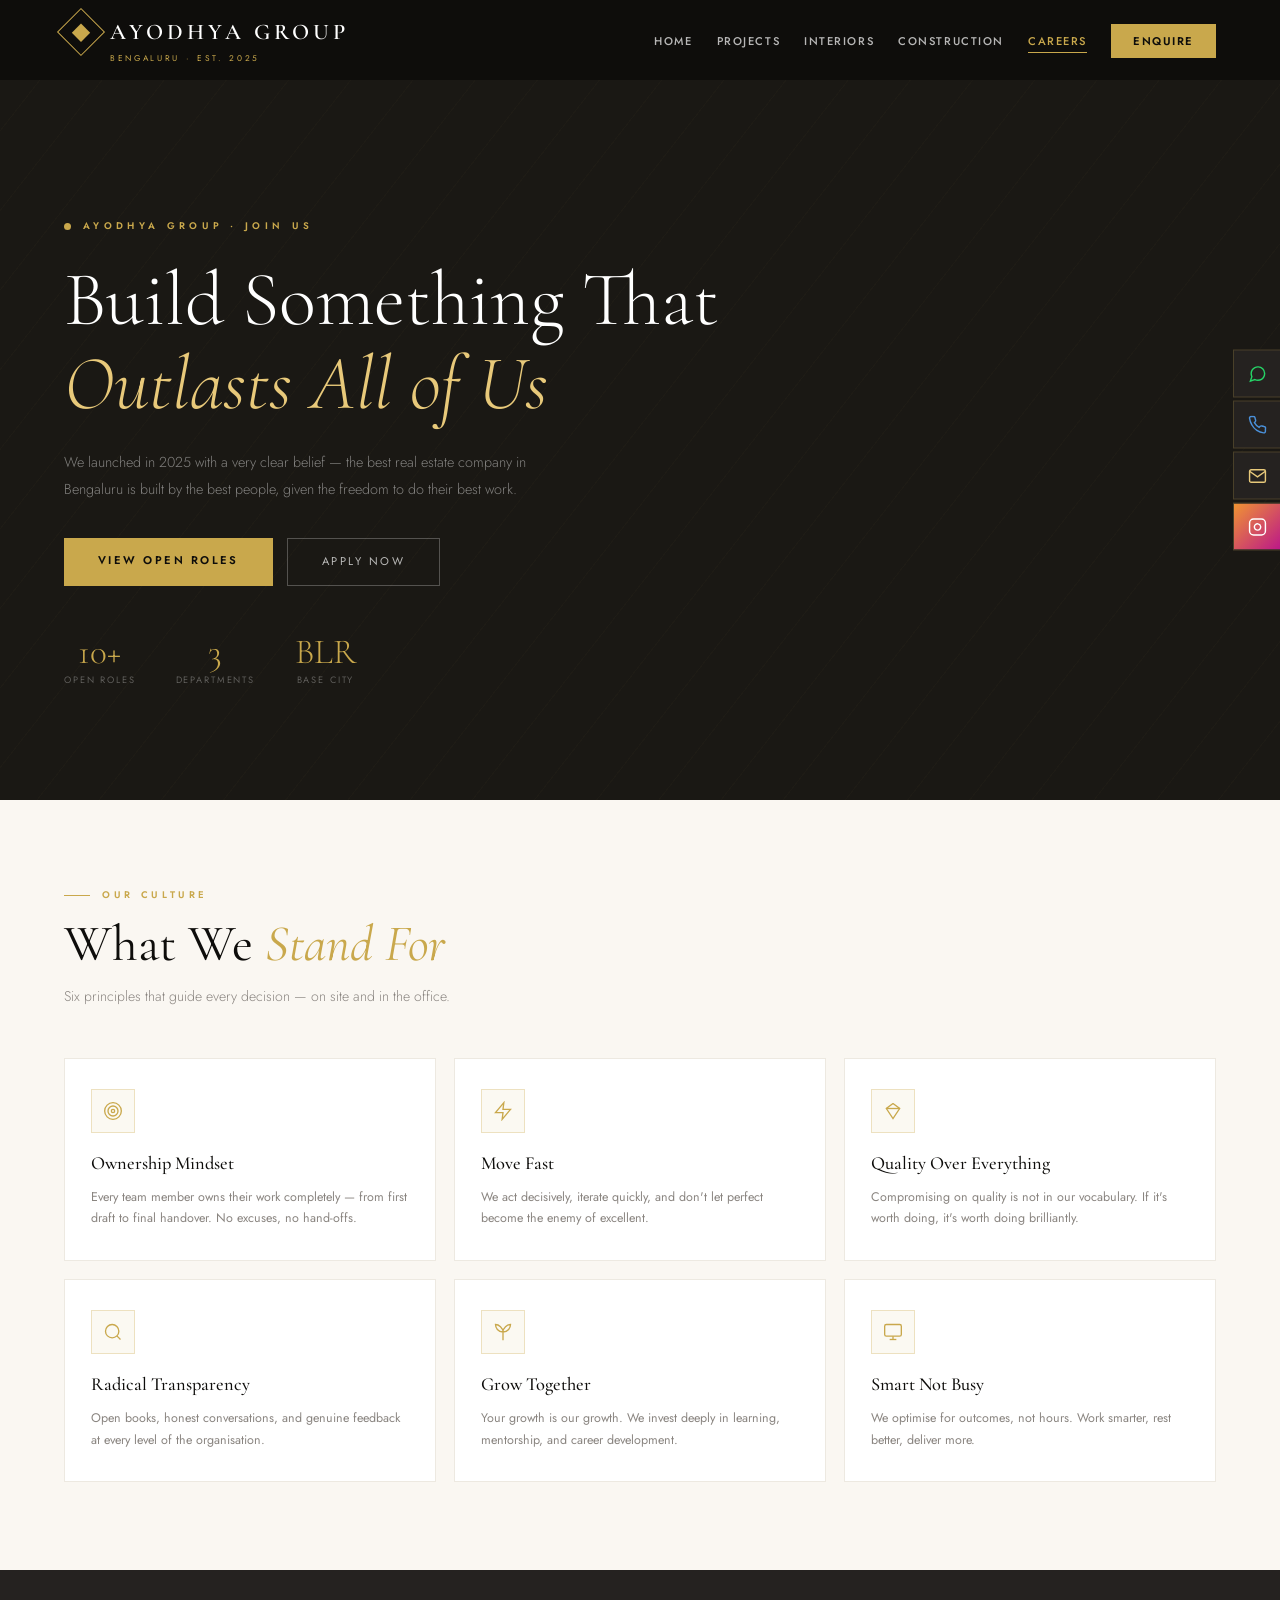
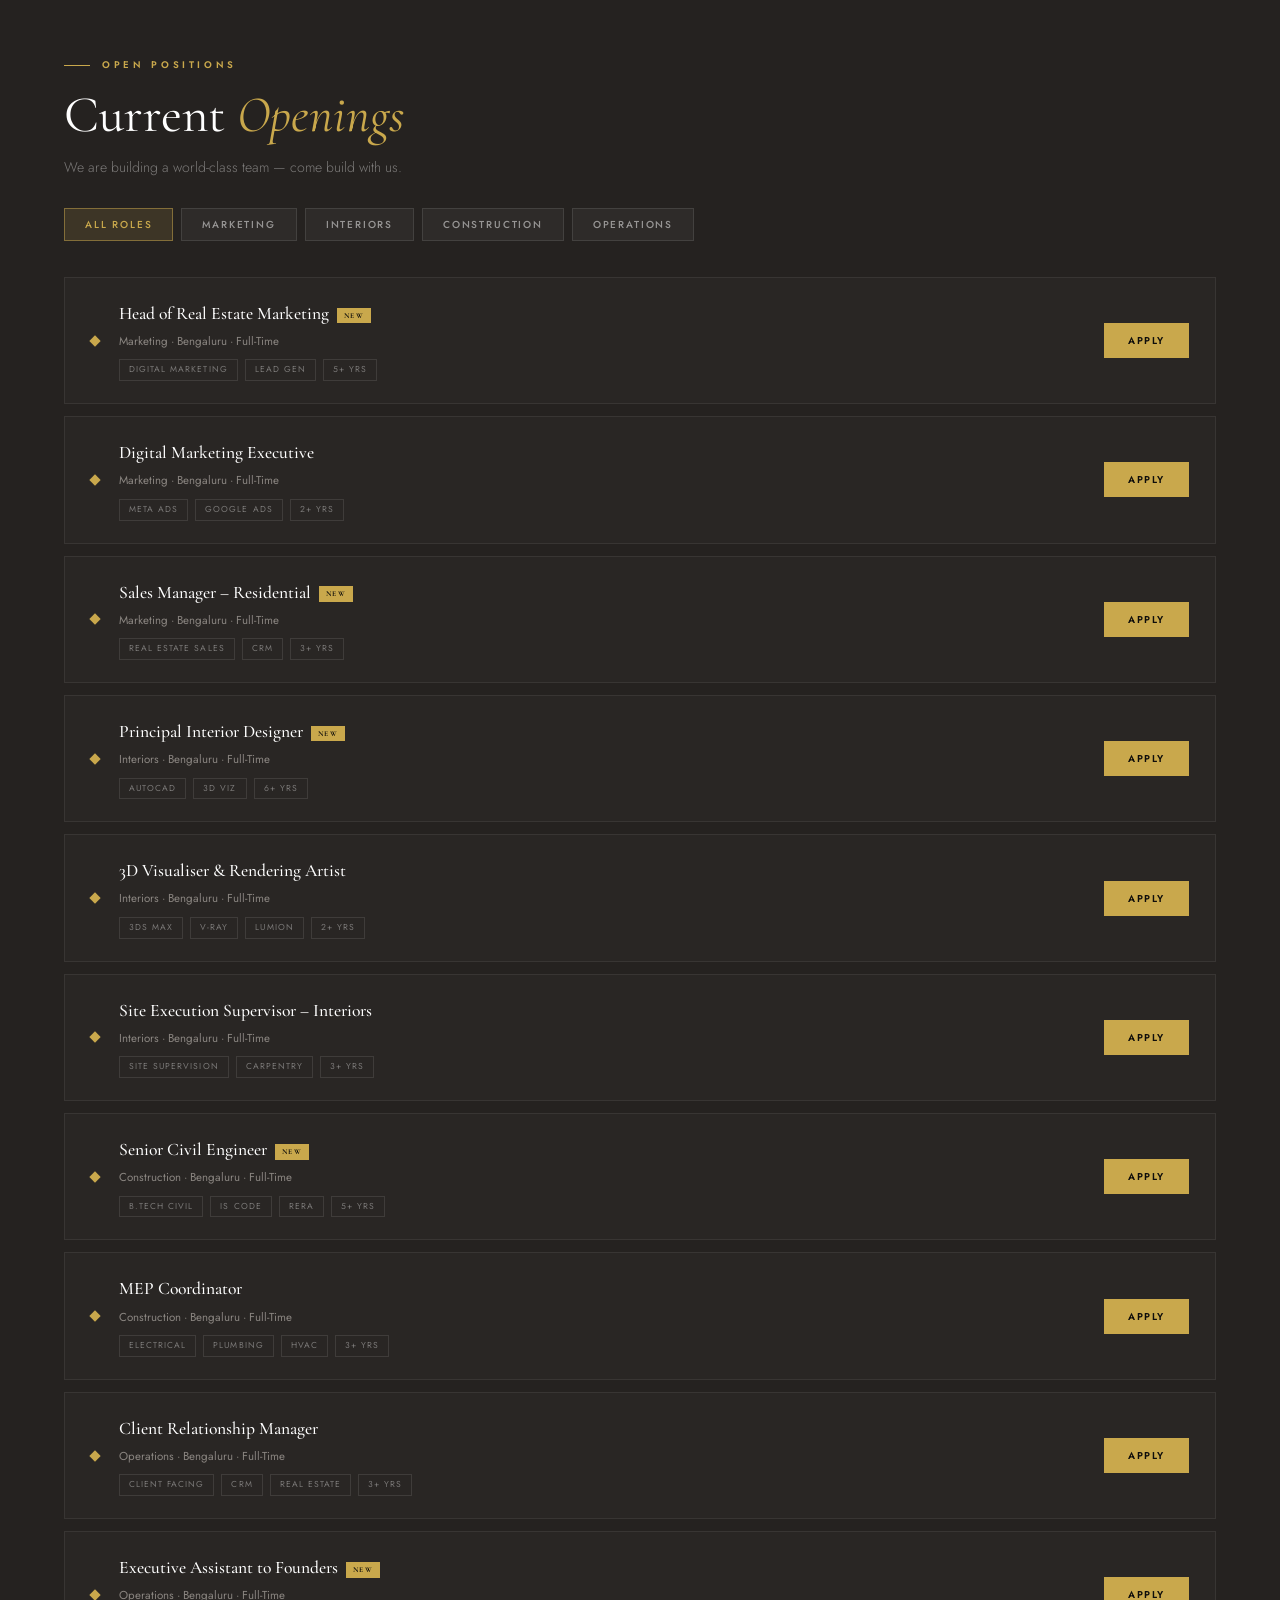
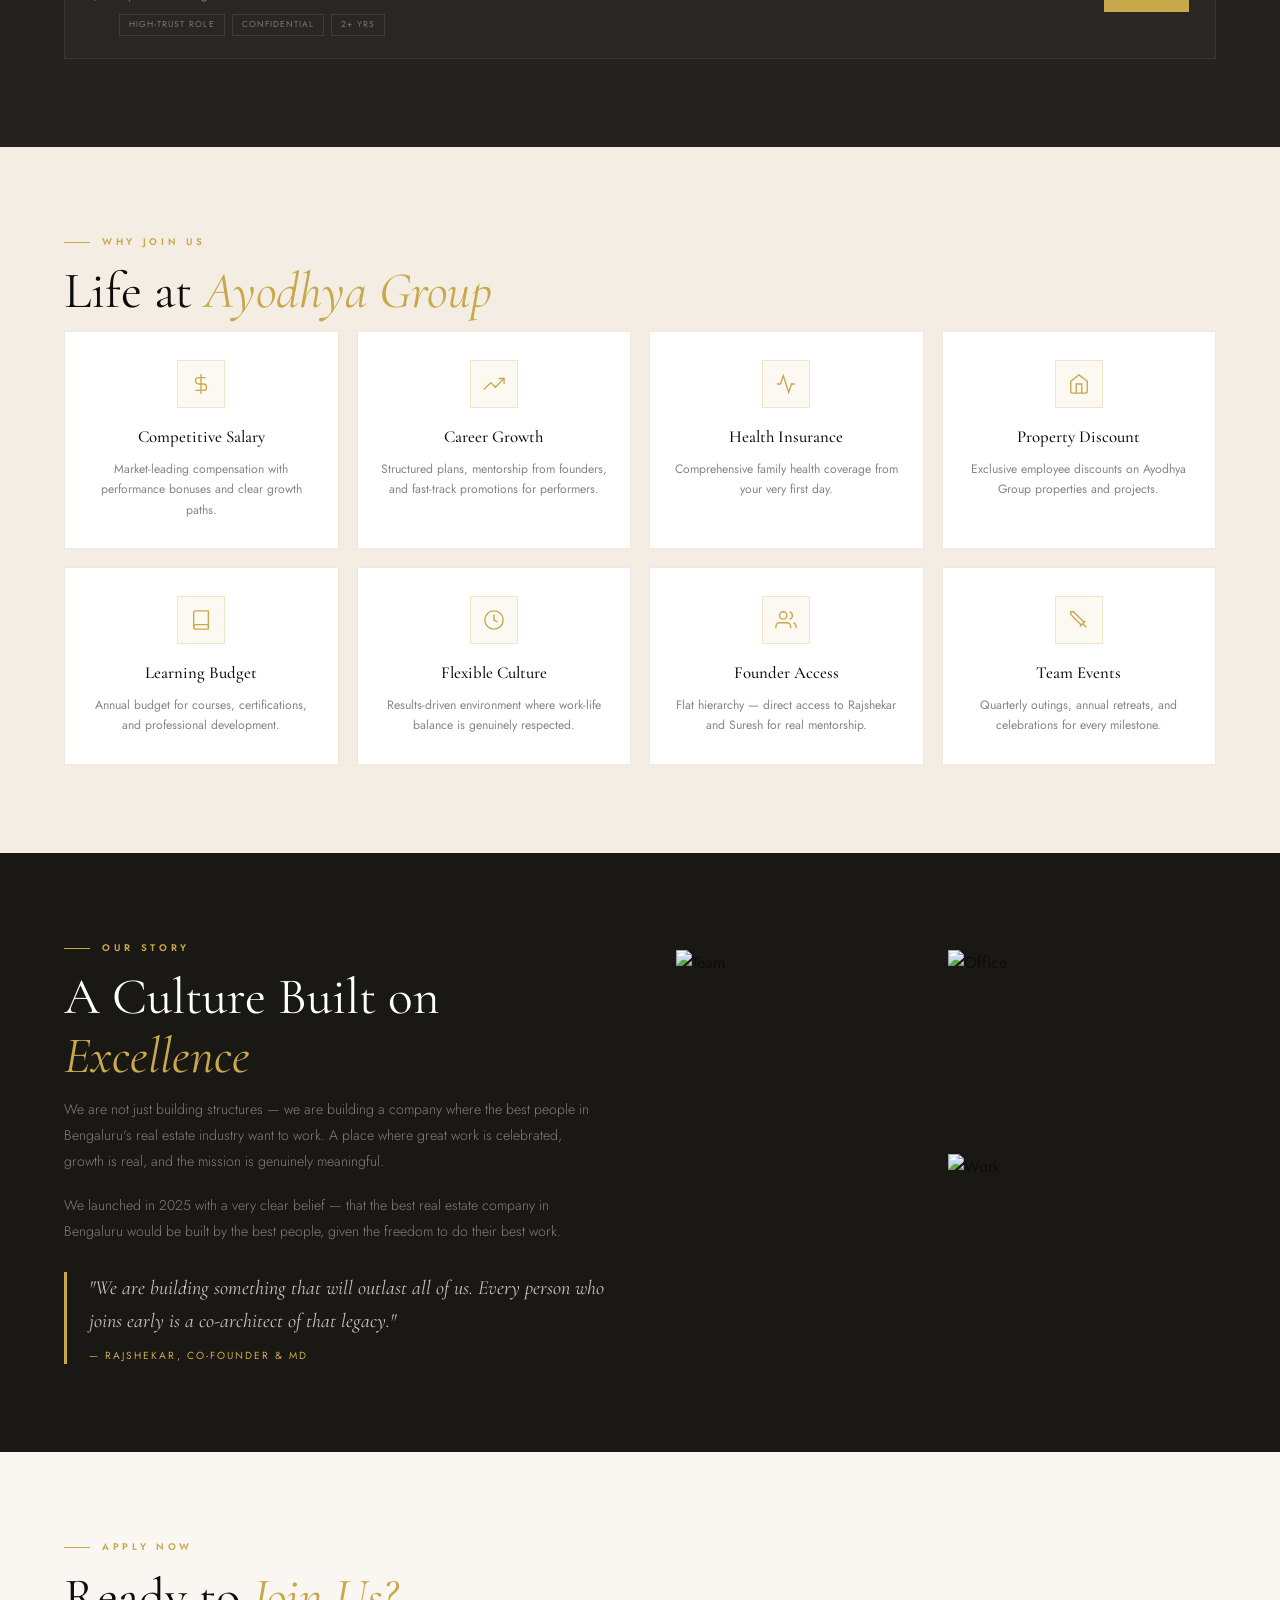
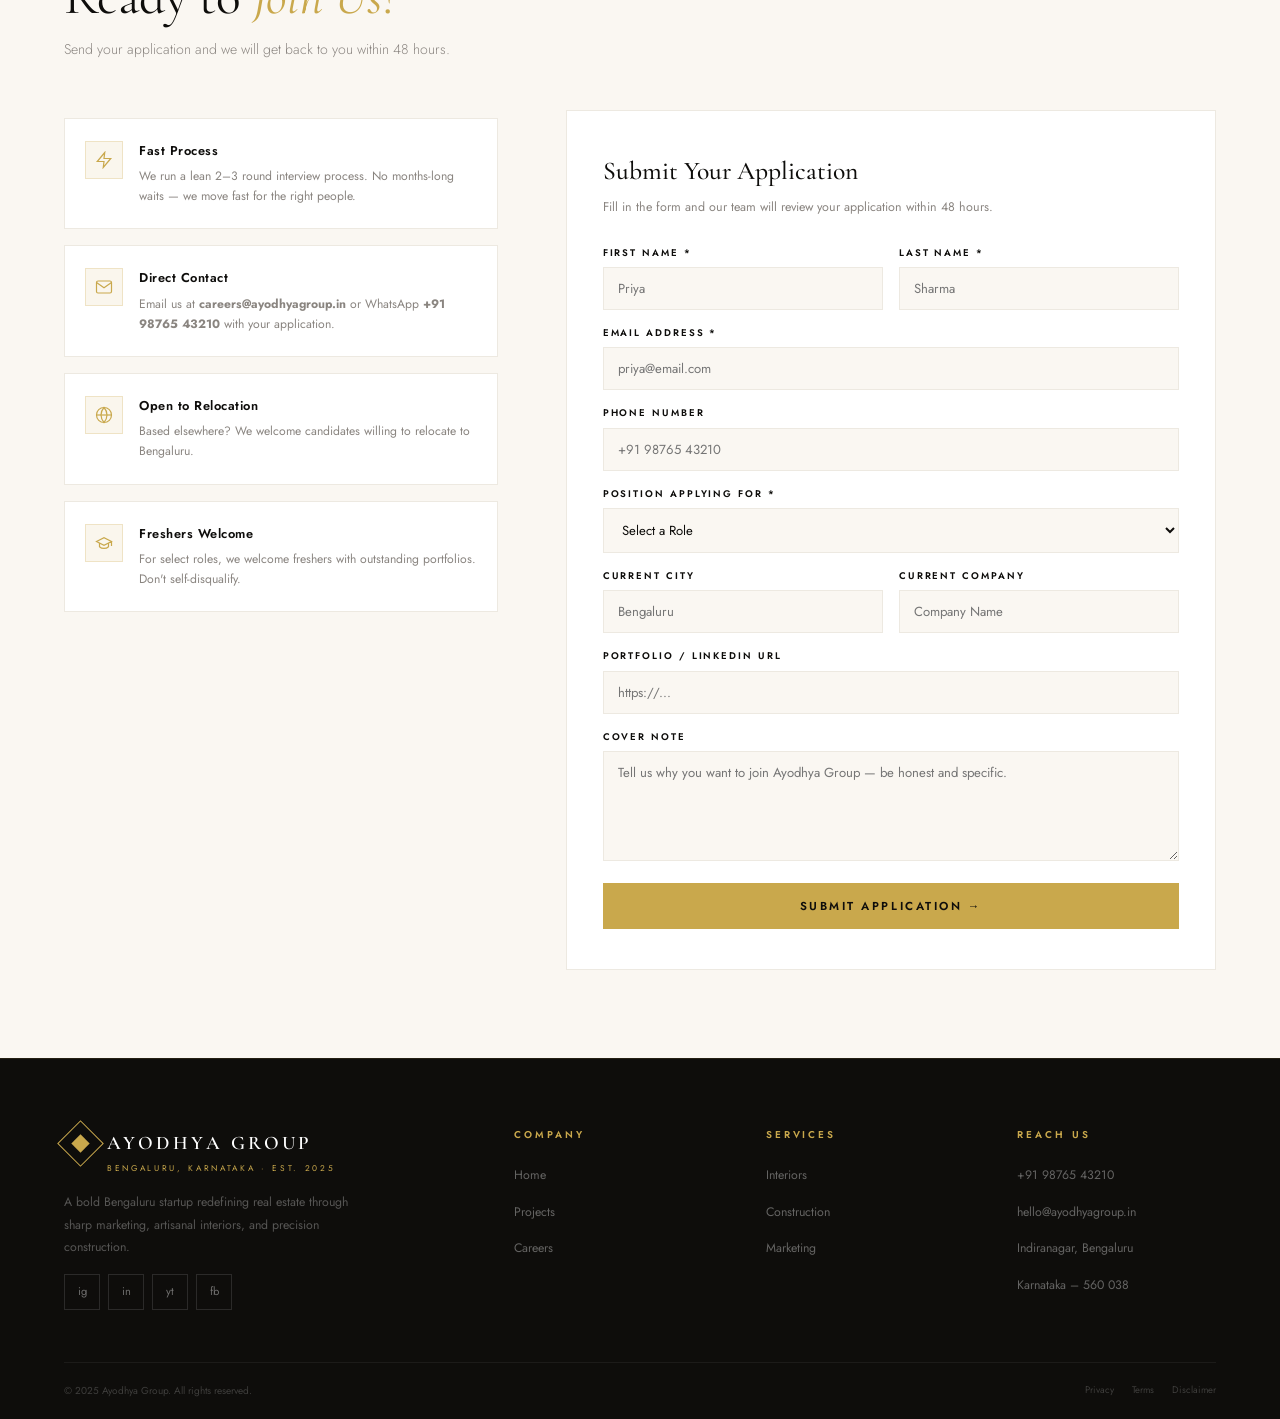
==== commit 77867efc: "Add files via upload" ====
--- a/careers.html
+++ b/careers.html
@@ -1,221 +1,218 @@
 <!DOCTYPE html>
 <html lang="en">
 <head>
-<meta charset="UTF-8"/><meta name="viewport" content="width=device-width,initial-scale=1.0"/>
-<title>Ayodhya Group – Careers</title>
+<meta charset="UTF-8"/><meta name="viewport" content="width=device-width, initial-scale=1.0, viewport-fit=cover"/>
+<title>Careers – Ayodhya Group</title>
 <link href="https://fonts.googleapis.com/css2?family=Cormorant+Garamond:ital,wght@0,300;0,400;0,500;0,600;0,700;1,300;1,400;1,500&family=Jost:wght@300;400;500;600&display=swap" rel="stylesheet"/>
+<link rel="stylesheet" href="shared.css"/>
 <style>
-*,*::before,*::after{box-sizing:border-box;margin:0;padding:0}
-:root{--gold:#C9A84C;--gold-light:#E8C97A;--cream:#FAF7F2;--cream-2:#F3EDE3;--dark:#0E0D0B;--dark-2:#1A1814;--dark-3:#252220;--muted:#8A8580;--white:#fff}
-html{scroll-behavior:smooth}body{font-family:'Jost',sans-serif;background:var(--cream);color:var(--dark);overflow-x:hidden}
-nav{position:fixed;top:0;left:0;right:0;z-index:1000;display:flex;align-items:center;justify-content:space-between;padding:0 5%;height:80px;background:rgba(14,13,11,0.96);backdrop-filter:blur(14px);border-bottom:1px solid rgba(201,168,76,0.18);transition:height .3s}
-nav.scrolled{height:66px}
-.nav-brand{display:flex;flex-direction:column;gap:1px;text-decoration:none}.logo-line{display:flex;align-items:center;gap:10px}
-.n-emblem{width:32px;height:32px;flex-shrink:0;border:1.5px solid var(--gold);transform:rotate(45deg);display:flex;align-items:center;justify-content:center}
-.n-emblem::after{content:'';width:12px;height:12px;background:var(--gold)}
-.nav-brand h1{font-family:'Cormorant Garamond',serif;font-size:1.35rem;font-weight:600;color:var(--white);letter-spacing:0.18em;text-transform:uppercase}
-.n-sub{font-size:.54rem;color:var(--gold);letter-spacing:.3em;text-transform:uppercase;padding-left:42px}
-.nav-links{display:flex;align-items:center;gap:28px;list-style:none}
-.nav-links a{text-decoration:none;font-size:.7rem;font-weight:500;letter-spacing:.13em;text-transform:uppercase;color:rgba(255,255,255,.72);transition:color .2s;position:relative}
-.nav-links a::after{content:'';position:absolute;bottom:-4px;left:0;width:0;height:1px;background:var(--gold);transition:width .3s}
-.nav-links a:hover,.nav-links a.active{color:var(--gold)}.nav-links a:hover::after,.nav-links a.active::after{width:100%}
-.nav-links .n-cta{background:var(--gold);color:var(--dark)!important;padding:8px 20px;font-weight:600}.nav-links .n-cta::after{display:none}.nav-links .n-cta:hover{background:var(--gold-light)}
-.hamburger{display:none;flex-direction:column;gap:5px;cursor:pointer}.hamburger span{display:block;width:24px;height:1.5px;background:var(--white)}
-.mob-menu{display:none;position:fixed;top:80px;left:0;right:0;background:rgba(14,13,11,.98);padding:24px 5%;z-index:999;border-bottom:1px solid rgba(201,168,76,.15)}
-.mob-menu.open{display:block}.mob-menu ul{list-style:none;display:flex;flex-direction:column;gap:18px}
-.mob-menu a{text-decoration:none;font-size:.8rem;letter-spacing:.15em;text-transform:uppercase;color:rgba(255,255,255,.7)}
-
-/* HERO CAREERS */
-#careers-hero{margin-top:80px;min-height:520px;background:var(--dark);display:flex;align-items:center;position:relative;overflow:hidden;padding:80px 5%}
-.ch-bg{position:absolute;inset:0;background:radial-gradient(ellipse 100% 80% at 80% 50%,rgba(201,168,76,.07) 0%,transparent 60%)}
-.ch-lines{position:absolute;inset:0;background:repeating-linear-gradient(-52deg,transparent 0,transparent 44px,rgba(201,168,76,.025) 44px,rgba(201,168,76,.025) 45px)}
-.ch-content{position:relative;z-index:2;max-width:660px}
-.ch-eyebrow{display:inline-flex;align-items:center;gap:12px;margin-bottom:28px;opacity:0;animation:sup .8s cubic-bezier(.16,1,.3,1) .1s forwards}
-.ch-ey-dot{width:7px;height:7px;background:var(--gold);border-radius:50%;animation:db 2s ease-in-out infinite}
-@keyframes db{0%,100%{opacity:1}50%{opacity:.3}}
-.ch-ey-text{font-size:.58rem;letter-spacing:.4em;text-transform:uppercase;color:var(--gold);font-weight:600}
-.ch-ey-line{width:36px;height:1px;background:rgba(201,168,76,.4)}
-.ch-title{font-family:'Cormorant Garamond',serif;font-size:clamp(2.6rem,5.5vw,4.4rem);font-weight:300;color:var(--white);line-height:1.08;margin-bottom:22px;opacity:0;animation:sup .9s cubic-bezier(.16,1,.3,1) .25s forwards}
-.ch-title em{font-style:italic;display:block;background:linear-gradient(90deg,var(--gold-light),var(--gold));-webkit-background-clip:text;-webkit-text-fill-color:transparent;background-clip:text}
-.ch-desc{font-size:.9rem;color:rgba(255,255,255,.42);line-height:1.85;max-width:500px;margin-bottom:36px;opacity:0;animation:sup .9s cubic-bezier(.16,1,.3,1) .4s forwards}
-.ch-badges{display:flex;gap:10px;flex-wrap:wrap;opacity:0;animation:sup .9s cubic-bezier(.16,1,.3,1) .55s forwards}
-.ch-badge{display:flex;align-items:center;gap:8px;border:1px solid rgba(201,168,76,.18);padding:7px 14px;font-size:.6rem;letter-spacing:.15em;text-transform:uppercase;color:rgba(255,255,255,.4)}
-.ch-badge-d{width:4px;height:4px;background:var(--gold);transform:rotate(45deg);flex-shrink:0}
-.ch-right{position:absolute;right:5%;top:50%;transform:translateY(-50%);z-index:2;display:grid;grid-template-columns:1fr 1fr;gap:14px;opacity:0;animation:sleft 1s cubic-bezier(.16,1,.3,1) .6s forwards}
-.ch-card{background:rgba(255,255,255,.04);border:1px solid rgba(201,168,76,.18);backdrop-filter:blur(8px);padding:18px 20px;min-width:140px;text-align:center}
-.cc-icon{font-size:1.6rem;margin-bottom:8px}
-.cc-val{font-family:'Cormorant Garamond',serif;font-size:1.6rem;font-weight:300;color:var(--white);line-height:1;margin-bottom:3px}
-.cc-label{font-size:.56rem;letter-spacing:.18em;text-transform:uppercase;color:rgba(255,255,255,.3)}
-@keyframes sup{from{opacity:0;transform:translateY(22px)}to{opacity:1;transform:translateY(0)}}
-@keyframes sleft{from{opacity:0;transform:translate(26px,-50%)}to{opacity:1;transform:translate(0,-50%)}}
-
-/* VALUES */
-.sec{padding:88px 5%}
-.sec-label{display:flex;align-items:center;gap:12px;margin-bottom:12px}
-.sec-label span{font-size:.6rem;letter-spacing:.35em;text-transform:uppercase;color:var(--gold);font-weight:600}
-.sec-label::before{content:'';display:block;width:26px;height:1px;background:var(--gold)}
-.sec-title{font-family:'Cormorant Garamond',serif;font-size:clamp(1.9rem,4vw,3rem);font-weight:400;line-height:1.15;margin-bottom:10px}
-.sec-sub{color:var(--muted);font-size:.88rem;font-weight:300;max-width:500px;line-height:1.75;margin-bottom:50px}
-.values-grid{display:grid;grid-template-columns:repeat(auto-fill,minmax(240px,1fr));gap:18px}
-.val-card{background:var(--white);border:1px solid #EDE9E1;padding:32px 26px;position:relative;overflow:hidden;transition:border-color .3s,transform .4s cubic-bezier(.16,1,.3,1)}
-.val-card:hover{border-color:var(--gold);transform:translateY(-5px);box-shadow:0 12px 36px rgba(0,0,0,.07)}
-.val-icon{font-size:2.4rem;margin-bottom:16px}
-.val-title{font-family:'Cormorant Garamond',serif;font-size:1.2rem;font-weight:500;margin-bottom:9px}
+/* ── HERO ── */
+#careers-hero{min-height:80vh;position:relative;display:flex;align-items:center;overflow:hidden;background:var(--dark-2);margin-top:80px;padding:100px 5% 80px}
+#careers-hero::before{content:'';position:absolute;inset:0;background:repeating-linear-gradient(-52deg,transparent 0,transparent 48px,rgba(201,168,76,.025) 48px,rgba(201,168,76,.025) 49px)}
+.ch-content{position:relative;z-index:2;max-width:680px}
+.ch-eyebrow{display:inline-flex;align-items:center;gap:12px;margin-bottom:24px}
+.ch-dot{width:7px;height:7px;background:var(--gold);border-radius:50%;animation:dot 2s ease-in-out infinite}
+@keyframes dot{0%,100%{opacity:1}50%{opacity:.3}}
+.ch-eyebrow span{font-size:.6rem;letter-spacing:.45em;text-transform:uppercase;color:var(--gold);font-weight:600}
+.ch-title{font-family:'Cormorant Garamond',serif;font-size:clamp(2.8rem,6vw,5rem);font-weight:300;color:var(--white);line-height:1.1;margin-bottom:22px}
+.ch-title em{font-style:italic;color:var(--gold-light)}
+.ch-desc{font-size:.9rem;color:rgba(255,255,255,.45);line-height:1.85;max-width:500px;margin-bottom:36px;font-weight:300}
+.ch-btns{display:flex;gap:14px;flex-wrap:wrap}
+.ch-stats{display:flex;gap:40px;margin-top:48px;flex-wrap:wrap}
+.chs-item{text-align:center}
+.chs-num{font-family:'Cormorant Garamond',serif;font-size:2.2rem;font-weight:300;color:var(--gold);line-height:1}
+.chs-lbl{font-size:.58rem;letter-spacing:.2em;text-transform:uppercase;color:rgba(255,255,255,.3);margin-top:4px}
+
+/* ── VALUES ── */
+#values{background:var(--cream);padding:88px 5%}
+.values-grid{display:grid;grid-template-columns:repeat(3,1fr);gap:18px;margin-top:8px}
+.val-card{padding:30px 26px;border:1px solid #EDE9E1;background:var(--white);transition:border-color .3s,transform .4s cubic-bezier(.16,1,.3,1);position:relative;overflow:hidden}
+.val-card:hover{border-color:rgba(201,168,76,.45);transform:translateY(-5px)}
+.val-card::before{content:'';position:absolute;bottom:0;left:0;width:0;height:2px;background:var(--gold);transition:width .4s}
+.val-card:hover::before{width:100%}
+.val-icon{width:44px;height:44px;border:1px solid rgba(201,168,76,.3);background:rgba(201,168,76,.07);display:flex;align-items:center;justify-content:center;margin-bottom:16px}
+.val-icon svg{width:20px;height:20px;stroke:var(--gold);fill:none;stroke-width:1.6}
+.val-title{font-family:'Cormorant Garamond',serif;font-size:1.15rem;font-weight:500;color:var(--dark);margin-bottom:9px}
 .val-desc{font-size:.78rem;color:var(--muted);line-height:1.72}
-.val-corner{position:absolute;bottom:0;right:0;width:44px;height:44px;border-top:2px solid rgba(201,168,76,.15);border-left:2px solid rgba(201,168,76,.15);transition:border-color .3s}
-.val-card:hover .val-corner{border-color:rgba(201,168,76,.6)}
-
-/* OPENINGS */
-#openings{background:var(--dark-2);padding:88px 5%}
-.jobs-filter{display:flex;gap:10px;flex-wrap:wrap;margin-bottom:40px}
-.job-filter-btn{padding:9px 20px;font-size:.65rem;letter-spacing:.18em;text-transform:uppercase;font-family:'Jost',sans-serif;background:rgba(255,255,255,.04);border:1px solid rgba(255,255,255,.08);color:rgba(255,255,255,.45);cursor:pointer;transition:all .25s}
-.job-filter-btn:hover,.job-filter-btn.active{background:rgba(201,168,76,.12);border-color:rgba(201,168,76,.4);color:var(--gold)}
-.jobs-list{display:flex;flex-direction:column;gap:14px}
-.job-card{background:rgba(255,255,255,.03);border:1px solid rgba(255,255,255,.08);padding:28px 30px;display:flex;align-items:center;justify-content:space-between;gap:24px;flex-wrap:wrap;cursor:pointer;transition:border-color .3s,background .3s,transform .35s cubic-bezier(.16,1,.3,1)}
-.job-card:hover{border-color:rgba(201,168,76,.4);background:rgba(255,255,255,.055);transform:translateX(6px)}
-.job-left{flex:1}
-.job-dept{font-size:.56rem;letter-spacing:.26em;text-transform:uppercase;color:var(--gold);font-weight:600;margin-bottom:7px}
-.job-title{font-family:'Cormorant Garamond',serif;font-size:1.35rem;font-weight:500;color:var(--white);margin-bottom:10px;line-height:1.2}
-.job-tags{display:flex;gap:9px;flex-wrap:wrap}
-.job-tag{display:flex;align-items:center;gap:6px;font-size:.6rem;letter-spacing:.12em;text-transform:uppercase;color:rgba(255,255,255,.38);background:rgba(255,255,255,.04);border:1px solid rgba(255,255,255,.07);padding:4px 11px}
-.job-right{display:flex;flex-direction:column;align-items:flex-end;gap:12px;flex-shrink:0}
-.job-type{font-size:.6rem;letter-spacing:.18em;text-transform:uppercase;border:1px solid rgba(201,168,76,.3);color:var(--gold);padding:5px 13px}
-.job-apply{display:inline-flex;align-items:center;gap:8px;font-size:.65rem;letter-spacing:.18em;text-transform:uppercase;color:var(--gold);font-weight:600;transition:gap .3s;background:none;border:none;cursor:pointer;font-family:'Jost',sans-serif}
-.job-apply:hover{gap:16px}
-.job-apply svg{width:13px;height:13px;stroke:var(--gold);fill:none}
-/* new job highlight */
-.job-card.new-role{border-color:rgba(201,168,76,.2)}
-.new-badge{font-size:.5rem;letter-spacing:.2em;text-transform:uppercase;background:var(--gold);color:var(--dark);padding:2px 8px;font-weight:700;margin-left:10px;vertical-align:middle}
-
-/* PERKS */
-.perks-grid{display:grid;grid-template-columns:repeat(auto-fill,minmax(260px,1fr));gap:18px}
-.perk-card{background:var(--cream-2);border:1px solid #DDD8CE;padding:28px 26px;display:flex;gap:18px;align-items:flex-start;transition:border-color .3s,transform .35s cubic-bezier(.16,1,.3,1)}
-.perk-card:hover{border-color:var(--gold);transform:translateY(-4px)}
-.perk-icon{width:50px;height:50px;flex-shrink:0;background:var(--white);border:1px solid #DDD8CE;display:flex;align-items:center;justify-content:center;font-size:1.4rem;transition:border-color .3s}
-.perk-card:hover .perk-icon{border-color:var(--gold)}
-.perk-title{font-family:'Cormorant Garamond',serif;font-size:1.05rem;font-weight:500;margin-bottom:6px}
+
+/* ── JOBS ── */
+#openings{background:var(--dark-3);padding:88px 5%}
+.jobs-filter{display:flex;gap:8px;flex-wrap:wrap;margin-bottom:36px}
+.job-filter-btn{padding:8px 20px;font-size:.63rem;letter-spacing:.18em;text-transform:uppercase;font-family:'Jost',sans-serif;font-weight:500;background:rgba(255,255,255,.04);border:1px solid rgba(255,255,255,.1);color:rgba(255,255,255,.5);cursor:pointer;transition:all .2s}
+.job-filter-btn:hover,.job-filter-btn.active{background:rgba(201,168,76,.14);border-color:rgba(201,168,76,.5);color:var(--gold)}
+.jobs-list{display:flex;flex-direction:column;gap:12px}
+.job-card{display:flex;align-items:center;gap:20px;padding:22px 26px;border:1px solid rgba(255,255,255,.07);background:rgba(255,255,255,.02);transition:border-color .3s,background .3s,transform .3s;cursor:pointer}
+.job-card:hover{border-color:rgba(201,168,76,.32);background:rgba(201,168,76,.03);transform:translateX(4px)}
+.jc-dot{width:8px;height:8px;background:var(--gold);transform:rotate(45deg);flex-shrink:0}
+.jc-info{flex:1;min-width:0}
+.jc-new{display:inline-block;font-size:.46rem;letter-spacing:.18em;text-transform:uppercase;background:var(--gold);color:var(--dark);padding:2px 7px;font-weight:700;margin-left:8px;vertical-align:middle}
+.jc-title{font-family:'Cormorant Garamond',serif;font-size:1.1rem;font-weight:500;color:var(--white);margin-bottom:4px}
+.jc-meta{font-size:.72rem;color:var(--muted)}
+.jc-tags{display:flex;gap:7px;flex-wrap:wrap;margin-top:9px}
+.jc-tag{font-size:.54rem;letter-spacing:.12em;text-transform:uppercase;padding:3px 9px;border:1px solid rgba(255,255,255,.1);color:rgba(255,255,255,.38)}
+.jc-apply{padding:10px 24px;background:var(--gold);color:var(--dark);font-size:.62rem;letter-spacing:.16em;text-transform:uppercase;font-weight:600;cursor:pointer;border:none;font-family:'Jost',sans-serif;transition:background .2s;white-space:nowrap;flex-shrink:0}
+.jc-apply:hover{background:var(--gold-light)}
+
+/* ── PERKS ── */
+#perks{background:var(--cream-2);padding:88px 5%}
+.perks-grid{display:grid;grid-template-columns:repeat(4,1fr);gap:18px;margin-top:8px}
+.perk-card{padding:28px 22px;border:1px solid #EDE9E1;background:var(--white);text-align:center;transition:border-color .3s,transform .3s}
+.perk-card:hover{border-color:rgba(201,168,76,.4);transform:translateY(-4px)}
+.perk-icon{width:48px;height:48px;border:1px solid rgba(201,168,76,.25);background:rgba(201,168,76,.07);display:flex;align-items:center;justify-content:center;margin:0 auto 16px}
+.perk-icon svg{width:22px;height:22px;stroke:var(--gold);fill:none;stroke-width:1.5}
+.perk-title{font-family:'Cormorant Garamond',serif;font-size:1.05rem;font-weight:500;color:var(--dark);margin-bottom:8px}
 .perk-desc{font-size:.76rem;color:var(--muted);line-height:1.68}
 
-/* CULTURE */
-#culture{background:var(--dark-3);padding:88px 5%}
+/* ── CULTURE ── */
+#culture{background:var(--dark-2);padding:88px 5%}
 .culture-layout{display:grid;grid-template-columns:1fr 1fr;gap:72px;align-items:center}
-.culture-visual{display:grid;grid-template-columns:1fr 1fr;gap:14px}
-.cv-item{position:relative;overflow:hidden;display:flex;align-items:center;justify-content:center;font-size:3rem;transition:transform .5s}
-.cv-item:hover{transform:scale(1.03)}
-.cvi-1{height:280px;background:linear-gradient(135deg,#1a2a1a,#3a603a);grid-row:span 2}
-.cvi-2{height:130px;background:linear-gradient(135deg,#1a1a2a,#3a3a70)}
-.cvi-3{height:130px;background:linear-gradient(135deg,#2a1a10,#6a4020)}
-.cv-overlay{position:absolute;inset:0;background:linear-gradient(to top,rgba(0,0,0,.55),transparent 60%);display:flex;align-items:flex-end;padding:16px 14px}
-.cv-label{font-size:.6rem;letter-spacing:.18em;text-transform:uppercase;color:rgba(255,255,255,.6)}
-.culture-text .sec-label{margin-bottom:14px}
-.culture-text .sec-title{color:var(--white);margin-bottom:18px}
-.culture-text p{font-size:.85rem;color:rgba(255,255,255,.42);line-height:1.82;margin-bottom:14px}
-.culture-quote{border-left:2px solid var(--gold);padding:16px 22px;background:rgba(255,255,255,.03);margin:22px 0}
-.cq-text{font-family:'Cormorant Garamond',serif;font-size:1.15rem;font-style:italic;color:rgba(255,255,255,.75);line-height:1.65;margin-bottom:8px}
-.cq-author{font-size:.62rem;letter-spacing:.18em;text-transform:uppercase;color:var(--gold)}
-
-/* APPLY FORM */
-#apply{background:var(--cream-2);padding:88px 5%}
-.apply-layout{display:grid;grid-template-columns:1fr 1.5fr;gap:72px;align-items:start}
-.apply-info{display:flex;flex-direction:column;gap:22px}
-.ai-card{background:var(--white);border:1px solid #EDE9E1;padding:24px 22px;border-left:3px solid var(--gold)}
-.ai-icon{font-size:1.6rem;margin-bottom:12px}
-.ai-title{font-family:'Cormorant Garamond',serif;font-size:1.05rem;font-weight:500;margin-bottom:6px}
-.ai-desc{font-size:.76rem;color:var(--muted);line-height:1.7}
-.apply-form{background:var(--white);border:1px solid #EDE9E1;padding:44px 40px}
-.form-title{font-family:'Cormorant Garamond',serif;font-size:1.6rem;font-weight:400;margin-bottom:6px}
-.form-sub{font-size:.78rem;color:var(--muted);margin-bottom:34px;line-height:1.6}
-.form-row{display:grid;grid-template-columns:1fr 1fr;gap:18px;margin-bottom:18px}
-.form-group{display:flex;flex-direction:column;gap:7px;margin-bottom:18px}
-.form-group label{font-size:.62rem;letter-spacing:.2em;text-transform:uppercase;font-weight:600;color:var(--dark)}
-.form-group input,.form-group select,.form-group textarea{border:1px solid #DDD8CE;background:var(--cream);padding:13px 16px;font-family:'Jost',sans-serif;font-size:.82rem;color:var(--dark);outline:none;transition:border-color .2s;width:100%}
+.culture-text p{font-size:.88rem;color:rgba(255,255,255,.45);line-height:1.85;margin-bottom:18px;font-weight:300}
+.culture-quote{border-left:3px solid var(--gold);padding-left:22px;margin-top:28px}
+.cq-text{font-family:'Cormorant Garamond',serif;font-size:1.25rem;font-style:italic;color:rgba(255,255,255,.75);line-height:1.65;margin-bottom:10px}
+.cq-author{font-size:.64rem;letter-spacing:.2em;text-transform:uppercase;color:var(--gold)}
+.culture-images{display:grid;grid-template-columns:1fr 1fr;grid-template-rows:200px 200px;gap:4px}
+.ci{overflow:hidden}
+.ci-1{grid-column:1/2;grid-row:1/3}
+.ci img{width:100%;height:100%;object-fit:cover;display:block;transition:transform .6s cubic-bezier(.16,1,.3,1)}
+.ci:hover img{transform:scale(1.06)}
+
+/* ── APPLY ── */
+#apply{background:var(--cream);padding:88px 5%}
+.apply-layout{display:grid;grid-template-columns:1fr 1.5fr;gap:68px;align-items:start}
+.apply-info{display:flex;flex-direction:column;gap:16px;margin-top:8px}
+.ai-card{padding:22px 20px;border:1px solid #EDE9E1;background:var(--white);display:flex;align-items:flex-start;gap:16px;transition:border-color .3s}
+.ai-card:hover{border-color:rgba(201,168,76,.38)}
+.ai-icon{width:38px;height:38px;background:rgba(201,168,76,.1);border:1px solid rgba(201,168,76,.25);display:flex;align-items:center;justify-content:center;flex-shrink:0}
+.ai-icon svg{width:18px;height:18px;stroke:var(--gold);fill:none;stroke-width:1.6}
+.ai-title{font-size:.8rem;font-weight:600;color:var(--dark);margin-bottom:5px;letter-spacing:.04em}
+.ai-desc{font-size:.76rem;color:var(--muted);line-height:1.65}
+.apply-form{background:var(--white);border:1px solid #EDE9E1;padding:40px 36px}
+.form-title{font-family:'Cormorant Garamond',serif;font-size:1.6rem;font-weight:500;color:var(--dark);margin-bottom:6px}
+.form-sub{font-size:.78rem;color:var(--muted);margin-bottom:28px}
+.form-row{display:grid;grid-template-columns:1fr 1fr;gap:16px}
+.form-group{display:flex;flex-direction:column;gap:6px;margin-bottom:16px}
+.form-group label{font-size:.6rem;letter-spacing:.2em;text-transform:uppercase;color:var(--dark);font-weight:600}
+.form-group input,.form-group select,.form-group textarea{background:var(--cream);border:1px solid #EDE9E1;color:var(--dark);font-family:'Jost',sans-serif;font-size:.82rem;padding:11px 14px;outline:none;width:100%;transition:border-color .2s}
 .form-group input:focus,.form-group select:focus,.form-group textarea:focus{border-color:var(--gold)}
-.form-group textarea{height:120px;resize:vertical}
-.form-submit{background:var(--gold);color:var(--dark);font-family:'Jost',sans-serif;font-size:.7rem;letter-spacing:.22em;text-transform:uppercase;padding:15px 38px;font-weight:600;border:none;cursor:pointer;transition:background .2s,transform .2s;width:100%;margin-top:6px}
+.form-group select option{background:var(--white)}
+.form-group textarea{resize:vertical;min-height:110px}
+.form-submit{width:100%;padding:15px;background:var(--gold);color:var(--dark);font-family:'Jost',sans-serif;font-size:.72rem;letter-spacing:.22em;text-transform:uppercase;font-weight:600;border:none;cursor:pointer;transition:background .2s,transform .2s;margin-top:6px}
 .form-submit:hover{background:var(--gold-light);transform:translateY(-2px)}
 
-/* FOOTER */
-.site-footer{background:var(--dark);padding:64px 5% 0}
-.ft-grid{display:grid;grid-template-columns:2fr 1fr 1fr 1fr;gap:52px;padding-bottom:48px;border-bottom:1px solid rgba(255,255,255,.06)}
-.ft-brand-col{display:flex;flex-direction:column;gap:15px}
-.ft-logo{display:flex;align-items:center;gap:10px}
-.ft-emblem{width:33px;height:33px;border:1.5px solid var(--gold);transform:rotate(45deg);display:flex;align-items:center;justify-content:center;flex-shrink:0}
-.ft-emblem::after{content:'';width:13px;height:13px;background:var(--gold)}
-.ft-logo h2{font-family:'Cormorant Garamond',serif;font-size:1.2rem;font-weight:600;color:var(--white);letter-spacing:.18em;text-transform:uppercase}
-.ft-city{font-size:.54rem;color:var(--gold);letter-spacing:.3em;text-transform:uppercase;padding-left:43px;margin-top:2px}
-.ft-desc{font-size:.77rem;color:rgba(255,255,255,.3);line-height:1.8;max-width:290px}
-.ft-socials{display:flex;gap:8px}
-.ft-soc{width:35px;height:35px;border:1px solid rgba(255,255,255,.1);display:flex;align-items:center;justify-content:center;font-size:.72rem;color:rgba(255,255,255,.38);text-decoration:none;transition:all .2s;cursor:pointer}
-.ft-soc:hover{border-color:var(--gold);color:var(--gold)}
-.ft-col h4{font-size:.63rem;letter-spacing:.28em;text-transform:uppercase;color:var(--gold);font-weight:600;margin-bottom:16px}
-.ft-col ul{list-style:none;display:flex;flex-direction:column;gap:10px}
-.ft-col a{font-size:.77rem;color:rgba(255,255,255,.36);text-decoration:none;transition:color .2s}
-.ft-col a:hover{color:var(--gold)}
-.ft-bottom{display:flex;align-items:center;justify-content:space-between;flex-wrap:wrap;gap:12px;padding:20px 0}
-.ft-copy{font-size:.63rem;color:rgba(255,255,255,.2)}.ft-legal{display:flex;gap:18px}.ft-legal a{font-size:.6rem;color:rgba(255,255,255,.2);text-decoration:none}.ft-legal a:hover{color:var(--gold)}
-.fade-up{opacity:0;transform:translateY(28px);transition:opacity .7s ease,transform .7s ease}.fade-up.in{opacity:1;transform:translateY(0)}
-.fade-left{opacity:0;transform:translateX(-26px);transition:opacity .7s ease,transform .7s ease}.fade-left.in{opacity:1;transform:translateX(0)}
-.fade-right{opacity:0;transform:translateX(26px);transition:opacity .7s ease,transform .7s ease}.fade-right.in{opacity:1;transform:translateX(0)}
-@media(max-width:1100px){.ch-right{display:none}}
-@media(max-width:900px){.culture-layout{grid-template-columns:1fr}.apply-layout{grid-template-columns:1fr}.ft-grid{grid-template-columns:1fr 1fr;gap:30px}}
-@media(max-width:680px){.nav-links{display:none}.hamburger{display:flex}.values-grid,.perks-grid{grid-template-columns:1fr}.form-row{grid-template-columns:1fr}.culture-visual{grid-template-columns:1fr}.cvi-1{grid-row:span 1;height:200px}.ft-grid{grid-template-columns:1fr}.ft-bottom{flex-direction:column;text-align:center}}
+/* RESPONSIVE */
+@media(max-width:900px){
+  .values-grid{grid-template-columns:1fr 1fr}
+  .perks-grid{grid-template-columns:1fr 1fr}
+  .culture-layout{grid-template-columns:1fr}
+  .apply-layout{grid-template-columns:1fr}
+}
+@media(max-width:768px){
+  #careers-hero{padding:90px 4% 60px}
+  .ch-title{font-size:clamp(2.2rem,9vw,3rem)}
+  .ch-btns{flex-direction:column}
+  .ch-stats{gap:24px}
+  .values-grid{grid-template-columns:1fr}
+  .job-card{flex-direction:column;align-items:flex-start;gap:14px}
+  .jc-apply{width:100%;text-align:center}
+  .perks-grid{grid-template-columns:1fr 1fr}
+  .culture-images{grid-template-columns:1fr}
+  .ci-1{grid-row:auto;grid-column:auto;height:200px}
+  .apply-form{padding:28px 20px}
+  .form-row{grid-template-columns:1fr}
+}
+@media(max-width:480px){
+  .perks-grid{grid-template-columns:1fr}
+}
 </style>
 </head>
 <body>
 <nav id="nav">
-  <a class="nav-brand" href="index.html"><div class="logo-line"><div class="n-emblem"></div><h1>Ayodhya Group</h1></div><span class="n-sub">Bengaluru · Est. 2025</span></a>
+  <a class="nav-brand" href="index.html">
+    <div class="logo-line"><div class="n-emblem"></div><h1>Ayodhya Group</h1></div>
+    <span class="n-sub">Bengaluru · Est. 2025</span>
+  </a>
   <ul class="nav-links">
-    <li><a href="index.html">Home</a></li><li><a href="projects.html">Projects</a></li>
-    <li><a href="interiors.html">Interiors</a></li><li><a href="construction.html">Construction</a></li>
-    <li><a href="careers.html" class="active">Careers</a></li><li><a href="index.html#contact" class="n-cta">Enquire</a></li>
+    <li><a href="index.html" >Home</a></li>
+    <li><a href="projects.html" >Projects</a></li>
+    <li><a href="interiors.html" >Interiors</a></li>
+    <li><a href="construction.html" >Construction</a></li>
+    <li><a href="careers.html" class="active">Careers</a></li>
+    <li><a href="index.html#contact-footer" class="n-cta">Enquire</a></li>
   </ul>
-  <div class="hamburger" onclick="document.querySelector('.mob-menu').classList.toggle('open')"><span></span><span></span><span></span></div>
+  <div class="hamburger" id="ham" onclick="toggleMenu()"><span></span><span></span><span></span></div>
 </nav>
-<div class="mob-menu"><ul><li><a href="index.html">Home</a></li><li><a href="projects.html">Projects</a></li><li><a href="interiors.html">Interiors</a></li><li><a href="construction.html">Construction</a></li><li><a href="careers.html">Careers</a></li><li><a href="index.html#contact">Enquire</a></li></ul></div>
+<div class="mob-menu" id="mob-menu">
+  <a href="index.html" >Home</a>
+  <a href="projects.html" >Projects</a>
+  <a href="interiors.html" >Interiors</a>
+  <a href="construction.html" >Construction</a>
+  <a href="careers.html" class="active">Careers</a>
+  <a href="index.html#contact-footer" class="mob-enquire">Enquire Now</a>
+</div>
 
 <!-- HERO -->
 <section id="careers-hero">
-  <div class="ch-bg"></div><div class="ch-lines"></div>
   <div class="ch-content">
-    <div class="ch-eyebrow"><div class="ch-ey-dot"></div><span class="ch-ey-text">Join Ayodhya Group · Bengaluru</span><div class="ch-ey-line"></div></div>
+    <div class="ch-eyebrow"><div class="ch-dot"></div><span>Ayodhya Group · Join Us</span></div>
     <h1 class="ch-title">Build Something That<br><em>Outlasts All of Us</em></h1>
-    <p class="ch-desc">We are a young, bold Bengaluru startup building the future of real estate. If you're ambitious, creative, and unafraid to take ownership — this is the place for you.</p>
-    <div class="ch-badges">
-      <div class="ch-badge"><div class="ch-badge-d"></div>Bengaluru, Karnataka</div>
-      <div class="ch-badge"><div class="ch-badge-d"></div>Fast-Moving Startup</div>
-      <div class="ch-badge"><div class="ch-badge-d"></div>Ownership Culture</div>
-      <div class="ch-badge"><div class="ch-badge-d"></div>Real Impact</div>
-    </div>
-  </div>
-  <div class="ch-right">
-    <div class="ch-card"><div class="cc-icon">💼</div><div class="cc-val">12+</div><div class="cc-label">Open Roles</div></div>
-    <div class="ch-card"><div class="cc-icon">📍</div><div class="cc-val">BLR</div><div class="cc-label">Based In</div></div>
-    <div class="ch-card"><div class="cc-icon">🚀</div><div class="cc-val">2025</div><div class="cc-label">Founded</div></div>
-    <div class="ch-card"><div class="cc-icon">⭐</div><div class="cc-val">3</div><div class="cc-label">Departments</div></div>
+    <p class="ch-desc">We launched in 2025 with a very clear belief — the best real estate company in Bengaluru is built by the best people, given the freedom to do their best work.</p>
+    <div class="ch-btns">
+      <a href="#openings" class="btn-gold">View Open Roles</a>
+      <a href="#apply" class="btn-out">Apply Now</a>
+    </div>
+    <div class="ch-stats">
+      <div class="chs-item"><div class="chs-num">10+</div><div class="chs-lbl">Open Roles</div></div>
+      <div class="chs-item"><div class="chs-num">3</div><div class="chs-lbl">Departments</div></div>
+      <div class="chs-item"><div class="chs-num">BLR</div><div class="chs-lbl">Base City</div></div>
+    </div>
   </div>
 </section>
 
 <!-- VALUES -->
-<section class="sec">
-  <div class="sec-label"><span>Why Ayodhya Group</span></div>
-  <h2 class="sec-title">What We Stand For</h2>
-  <p class="sec-sub">We are not just building properties — we are building a company where your best work is possible every single day.</p>
+<section id="values">
+  <div class="sec-label fade-up"><span>Our Culture</span></div>
+  <h2 class="sec-title fade-up">What We <em>Stand For</em></h2>
+  <p class="sec-sub fade-up">Six principles that guide every decision — on site and in the office.</p>
   <div class="values-grid">
-    <div class="val-card fade-up"><div class="val-icon">🔥</div><div class="val-title">Ownership Mindset</div><div class="val-desc">Every team member owns their domain completely. No hand-holding, no micromanagement — just trust and accountability.</div><div class="val-corner"></div></div>
-    <div class="val-card fade-up" style="transition-delay:.08s"><div class="val-icon">🚀</div><div class="val-title">Move Fast</div><div class="val-desc">We are a startup. Decisions happen fast, ideas get tested quickly, and the best thinking wins regardless of seniority.</div><div class="val-corner"></div></div>
-    <div class="val-card fade-up" style="transition-delay:.16s"><div class="val-icon">💎</div><div class="val-title">Quality Over Everything</div><div class="val-desc">In real estate, quality is legacy. We refuse to cut corners on our product, our client experience, or our team.</div><div class="val-corner"></div></div>
-    <div class="val-card fade-up" style="transition-delay:.08s"><div class="val-icon">🤝</div><div class="val-title">Radical Transparency</div><div class="val-desc">Numbers, strategy, challenges — we share them with the team. Everyone knows where the company is going and why.</div><div class="val-corner"></div></div>
-    <div class="val-card fade-up" style="transition-delay:.16s"><div class="val-icon">🌱</div><div class="val-title">Grow Together</div><div class="val-desc">Early employees at Ayodhya Group grow with the company. We invest in your skills and promote from within.</div><div class="val-corner"></div></div>
-    <div class="val-card fade-up" style="transition-delay:.24s"><div class="val-icon">🧠</div><div class="val-title">Smart, Not Busy</div><div class="val-desc">We value clear thinking and creative solutions. Long hours for the sake of it are not a badge of honour here.</div><div class="val-corner"></div></div>
-  </div>
-</section>
-
-<!-- OPENINGS -->
+    <div class="val-card fade-up">
+      <div class="val-icon"><svg viewBox="0 0 24 24"><circle cx="12" cy="12" r="10"/><circle cx="12" cy="12" r="6"/><circle cx="12" cy="12" r="2"/></svg></div>
+      <div class="val-title">Ownership Mindset</div>
+      <div class="val-desc">Every team member owns their work completely — from first draft to final handover. No excuses, no hand-offs.</div>
+    </div>
+    <div class="val-card fade-up" style="transition-delay:.08s">
+      <div class="val-icon"><svg viewBox="0 0 24 24"><polygon points="13 2 3 14 12 14 11 22 21 10 12 10 13 2"/></svg></div>
+      <div class="val-title">Move Fast</div>
+      <div class="val-desc">We act decisively, iterate quickly, and don't let perfect become the enemy of excellent.</div>
+    </div>
+    <div class="val-card fade-up" style="transition-delay:.16s">
+      <div class="val-icon"><svg viewBox="0 0 24 24"><polyline points="12 3 20 9 12 21 4 9 12 3"/><line x1="4" y1="9" x2="20" y2="9"/></svg></div>
+      <div class="val-title">Quality Over Everything</div>
+      <div class="val-desc">Compromising on quality is not in our vocabulary. If it's worth doing, it's worth doing brilliantly.</div>
+    </div>
+    <div class="val-card fade-up">
+      <div class="val-icon"><svg viewBox="0 0 24 24"><circle cx="11" cy="11" r="8"/><line x1="21" y1="21" x2="16.65" y2="16.65"/></svg></div>
+      <div class="val-title">Radical Transparency</div>
+      <div class="val-desc">Open books, honest conversations, and genuine feedback at every level of the organisation.</div>
+    </div>
+    <div class="val-card fade-up" style="transition-delay:.08s">
+      <div class="val-icon"><svg viewBox="0 0 24 24"><path d="M12 22V12M12 12C12 7 17 3 21 3c0 4-3 9-9 9zM12 12C12 7 7 3 3 3c0 4 3 9 9 9z"/></svg></div>
+      <div class="val-title">Grow Together</div>
+      <div class="val-desc">Your growth is our growth. We invest deeply in learning, mentorship, and career development.</div>
+    </div>
+    <div class="val-card fade-up" style="transition-delay:.16s">
+      <div class="val-icon"><svg viewBox="0 0 24 24"><rect x="2" y="3" width="20" height="14" rx="2"/><line x1="8" y1="21" x2="16" y2="21"/><line x1="12" y1="17" x2="12" y2="21"/></svg></div>
+      <div class="val-title">Smart Not Busy</div>
+      <div class="val-desc">We optimise for outcomes, not hours. Work smarter, rest better, deliver more.</div>
+    </div>
+  </div>
+</section>
+
+<!-- OPEN ROLES -->
 <section id="openings">
-  <div class="sec-label" style="--gold:#E8C97A"><span style="color:var(--gold-light,#E8C97A)">We Are Hiring</span></div>
-  <h2 class="sec-title" style="color:var(--white)">Open Positions</h2>
-  <p class="sec-sub" style="color:rgba(255,255,255,.4)">All positions are based in Bengaluru. We are open to hybrid arrangements for the right candidate.</p>
-  <div class="jobs-filter fade-up">
+  <div class="sec-label fade-up"><span>Open Positions</span></div>
+  <h2 class="sec-title fade-up" style="color:var(--white)">Current <em>Openings</em></h2>
+  <p class="sec-sub fade-up" style="color:rgba(255,255,255,.4);margin-bottom:28px">We are building a world-class team — come build with us.</p>
+  <div class="jobs-filter">
     <button class="job-filter-btn active" onclick="filterJobs('all',this)">All Roles</button>
     <button class="job-filter-btn" onclick="filterJobs('marketing',this)">Marketing</button>
     <button class="job-filter-btn" onclick="filterJobs('interiors',this)">Interiors</button>
@@ -223,102 +220,71 @@
     <button class="job-filter-btn" onclick="filterJobs('operations',this)">Operations</button>
   </div>
   <div class="jobs-list">
-    <div class="job-card new-role fade-up" data-dept="marketing">
-      <div class="job-left"><div class="job-dept">Marketing</div><div class="job-title">Head of Real Estate Marketing <span class="new-badge">New</span></div><div class="job-tags"><span class="job-tag">📍 Bengaluru</span><span class="job-tag">🏠 On-Site</span><span class="job-tag">💼 Senior</span><span class="job-tag">₹ Competitive</span></div></div>
-      <div class="job-right"><span class="job-type">Full-Time</span><button class="job-apply" onclick="document.getElementById('apply').scrollIntoView({behavior:'smooth'})">Apply Now <svg viewBox="0 0 24 24" stroke-width="1.5"><path d="M5 12h14M12 5l7 7-7 7" stroke-linecap="round" stroke-linejoin="round"/></svg></button></div>
-    </div>
-    <div class="job-card fade-up" style="transition-delay:.07s" data-dept="marketing">
-      <div class="job-left"><div class="job-dept">Marketing</div><div class="job-title">Digital Marketing Executive</div><div class="job-tags"><span class="job-tag">📍 Bengaluru</span><span class="job-tag">🔀 Hybrid</span><span class="job-tag">💼 Mid-Level</span></div></div>
-      <div class="job-right"><span class="job-type">Full-Time</span><button class="job-apply" onclick="document.getElementById('apply').scrollIntoView({behavior:'smooth'})">Apply Now <svg viewBox="0 0 24 24" stroke-width="1.5"><path d="M5 12h14M12 5l7 7-7 7" stroke-linecap="round" stroke-linejoin="round"/></svg></button></div>
-    </div>
-    <div class="job-card fade-up" style="transition-delay:.07s" data-dept="marketing">
-      <div class="job-left"><div class="job-dept">Marketing</div><div class="job-title">Sales Manager – Residential Projects</div><div class="job-tags"><span class="job-tag">📍 Bengaluru</span><span class="job-tag">🏠 On-Site</span><span class="job-tag">💼 Senior</span></div></div>
-      <div class="job-right"><span class="job-type">Full-Time</span><button class="job-apply" onclick="document.getElementById('apply').scrollIntoView({behavior:'smooth'})">Apply Now <svg viewBox="0 0 24 24" stroke-width="1.5"><path d="M5 12h14M12 5l7 7-7 7" stroke-linecap="round" stroke-linejoin="round"/></svg></button></div>
-    </div>
-    <div class="job-card new-role fade-up" style="transition-delay:.14s" data-dept="interiors">
-      <div class="job-left"><div class="job-dept">Interiors</div><div class="job-title">Principal Interior Designer <span class="new-badge">New</span></div><div class="job-tags"><span class="job-tag">📍 Bengaluru</span><span class="job-tag">🏠 On-Site</span><span class="job-tag">💼 Senior</span><span class="job-tag">Portfolio Required</span></div></div>
-      <div class="job-right"><span class="job-type">Full-Time</span><button class="job-apply" onclick="document.getElementById('apply').scrollIntoView({behavior:'smooth'})">Apply Now <svg viewBox="0 0 24 24" stroke-width="1.5"><path d="M5 12h14M12 5l7 7-7 7" stroke-linecap="round" stroke-linejoin="round"/></svg></button></div>
-    </div>
-    <div class="job-card fade-up" style="transition-delay:.14s" data-dept="interiors">
-      <div class="job-left"><div class="job-dept">Interiors</div><div class="job-title">3D Visualiser &amp; Rendering Artist</div><div class="job-tags"><span class="job-tag">📍 Bengaluru</span><span class="job-tag">🔀 Hybrid</span><span class="job-tag">3ds Max / Lumion</span></div></div>
-      <div class="job-right"><span class="job-type">Full-Time</span><button class="job-apply" onclick="document.getElementById('apply').scrollIntoView({behavior:'smooth'})">Apply Now <svg viewBox="0 0 24 24" stroke-width="1.5"><path d="M5 12h14M12 5l7 7-7 7" stroke-linecap="round" stroke-linejoin="round"/></svg></button></div>
-    </div>
-    <div class="job-card fade-up" style="transition-delay:.14s" data-dept="interiors">
-      <div class="job-left"><div class="job-dept">Interiors</div><div class="job-title">Site Execution Supervisor – Interiors</div><div class="job-tags"><span class="job-tag">📍 Bengaluru</span><span class="job-tag">🏠 On-Site</span><span class="job-tag">💼 Mid-Level</span></div></div>
-      <div class="job-right"><span class="job-type">Full-Time</span><button class="job-apply" onclick="document.getElementById('apply').scrollIntoView({behavior:'smooth'})">Apply Now <svg viewBox="0 0 24 24" stroke-width="1.5"><path d="M5 12h14M12 5l7 7-7 7" stroke-linecap="round" stroke-linejoin="round"/></svg></button></div>
-    </div>
-    <div class="job-card new-role fade-up" style="transition-delay:.21s" data-dept="construction">
-      <div class="job-left"><div class="job-dept">Construction</div><div class="job-title">Senior Civil Engineer <span class="new-badge">New</span></div><div class="job-tags"><span class="job-tag">📍 Bengaluru</span><span class="job-tag">🏠 Site-Based</span><span class="job-tag">💼 Senior</span><span class="job-tag">IS Code</span></div></div>
-      <div class="job-right"><span class="job-type">Full-Time</span><button class="job-apply" onclick="document.getElementById('apply').scrollIntoView({behavior:'smooth'})">Apply Now <svg viewBox="0 0 24 24" stroke-width="1.5"><path d="M5 12h14M12 5l7 7-7 7" stroke-linecap="round" stroke-linejoin="round"/></svg></button></div>
-    </div>
-    <div class="job-card fade-up" style="transition-delay:.21s" data-dept="construction">
-      <div class="job-left"><div class="job-dept">Construction</div><div class="job-title">MEP Coordinator – Electrical &amp; Plumbing</div><div class="job-tags"><span class="job-tag">📍 Bengaluru</span><span class="job-tag">🏠 Site-Based</span><span class="job-tag">BIM Preferred</span></div></div>
-      <div class="job-right"><span class="job-type">Full-Time</span><button class="job-apply" onclick="document.getElementById('apply').scrollIntoView({behavior:'smooth'})">Apply Now <svg viewBox="0 0 24 24" stroke-width="1.5"><path d="M5 12h14M12 5l7 7-7 7" stroke-linecap="round" stroke-linejoin="round"/></svg></button></div>
-    </div>
-    <div class="job-card fade-up" style="transition-delay:.28s" data-dept="operations">
-      <div class="job-left"><div class="job-dept">Operations</div><div class="job-title">Client Relationship Manager</div><div class="job-tags"><span class="job-tag">📍 Bengaluru</span><span class="job-tag">🏠 On-Site</span><span class="job-tag">💼 Mid-Level</span></div></div>
-      <div class="job-right"><span class="job-type">Full-Time</span><button class="job-apply" onclick="document.getElementById('apply').scrollIntoView({behavior:'smooth'})">Apply Now <svg viewBox="0 0 24 24" stroke-width="1.5"><path d="M5 12h14M12 5l7 7-7 7" stroke-linecap="round" stroke-linejoin="round"/></svg></button></div>
-    </div>
-    <div class="job-card fade-up" style="transition-delay:.28s" data-dept="operations">
-      <div class="job-left"><div class="job-dept">Operations</div><div class="job-title">Executive Assistant to Founders</div><div class="job-tags"><span class="job-tag">📍 Bengaluru</span><span class="job-tag">🏠 On-Site</span><span class="job-tag">High Ownership</span></div></div>
-      <div class="job-right"><span class="job-type">Full-Time</span><button class="job-apply" onclick="document.getElementById('apply').scrollIntoView({behavior:'smooth'})">Apply Now <svg viewBox="0 0 24 24" stroke-width="1.5"><path d="M5 12h14M12 5l7 7-7 7" stroke-linecap="round" stroke-linejoin="round"/></svg></button></div>
-    </div>
+    <div class="job-card fade-up" data-dept="marketing"><div class="jc-dot"></div><div class="jc-info"><div class="jc-title">Head of Real Estate Marketing<span class="jc-new">New</span></div><div class="jc-meta">Marketing · Bengaluru · Full-Time</div><div class="jc-tags"><span class="jc-tag">Digital Marketing</span><span class="jc-tag">Lead Gen</span><span class="jc-tag">5+ yrs</span></div></div><button class="jc-apply" onclick="document.getElementById('apply').scrollIntoView({behavior:'smooth'})">Apply</button></div>
+    <div class="job-card fade-up" data-dept="marketing" style="transition-delay:.06s"><div class="jc-dot"></div><div class="jc-info"><div class="jc-title">Digital Marketing Executive</div><div class="jc-meta">Marketing · Bengaluru · Full-Time</div><div class="jc-tags"><span class="jc-tag">Meta Ads</span><span class="jc-tag">Google Ads</span><span class="jc-tag">2+ yrs</span></div></div><button class="jc-apply" onclick="document.getElementById('apply').scrollIntoView({behavior:'smooth'})">Apply</button></div>
+    <div class="job-card fade-up" data-dept="marketing" style="transition-delay:.12s"><div class="jc-dot"></div><div class="jc-info"><div class="jc-title">Sales Manager – Residential<span class="jc-new">New</span></div><div class="jc-meta">Marketing · Bengaluru · Full-Time</div><div class="jc-tags"><span class="jc-tag">Real Estate Sales</span><span class="jc-tag">CRM</span><span class="jc-tag">3+ yrs</span></div></div><button class="jc-apply" onclick="document.getElementById('apply').scrollIntoView({behavior:'smooth'})">Apply</button></div>
+    <div class="job-card fade-up" data-dept="interiors" style="transition-delay:.06s"><div class="jc-dot"></div><div class="jc-info"><div class="jc-title">Principal Interior Designer<span class="jc-new">New</span></div><div class="jc-meta">Interiors · Bengaluru · Full-Time</div><div class="jc-tags"><span class="jc-tag">AutoCAD</span><span class="jc-tag">3D Viz</span><span class="jc-tag">6+ yrs</span></div></div><button class="jc-apply" onclick="document.getElementById('apply').scrollIntoView({behavior:'smooth'})">Apply</button></div>
+    <div class="job-card fade-up" data-dept="interiors" style="transition-delay:.12s"><div class="jc-dot"></div><div class="jc-info"><div class="jc-title">3D Visualiser &amp; Rendering Artist</div><div class="jc-meta">Interiors · Bengaluru · Full-Time</div><div class="jc-tags"><span class="jc-tag">3ds Max</span><span class="jc-tag">V-Ray</span><span class="jc-tag">Lumion</span><span class="jc-tag">2+ yrs</span></div></div><button class="jc-apply" onclick="document.getElementById('apply').scrollIntoView({behavior:'smooth'})">Apply</button></div>
+    <div class="job-card fade-up" data-dept="interiors" style="transition-delay:.18s"><div class="jc-dot"></div><div class="jc-info"><div class="jc-title">Site Execution Supervisor – Interiors</div><div class="jc-meta">Interiors · Bengaluru · Full-Time</div><div class="jc-tags"><span class="jc-tag">Site Supervision</span><span class="jc-tag">Carpentry</span><span class="jc-tag">3+ yrs</span></div></div><button class="jc-apply" onclick="document.getElementById('apply').scrollIntoView({behavior:'smooth'})">Apply</button></div>
+    <div class="job-card fade-up" data-dept="construction"><div class="jc-dot"></div><div class="jc-info"><div class="jc-title">Senior Civil Engineer<span class="jc-new">New</span></div><div class="jc-meta">Construction · Bengaluru · Full-Time</div><div class="jc-tags"><span class="jc-tag">B.Tech Civil</span><span class="jc-tag">IS Code</span><span class="jc-tag">RERA</span><span class="jc-tag">5+ yrs</span></div></div><button class="jc-apply" onclick="document.getElementById('apply').scrollIntoView({behavior:'smooth'})">Apply</button></div>
+    <div class="job-card fade-up" data-dept="construction" style="transition-delay:.06s"><div class="jc-dot"></div><div class="jc-info"><div class="jc-title">MEP Coordinator</div><div class="jc-meta">Construction · Bengaluru · Full-Time</div><div class="jc-tags"><span class="jc-tag">Electrical</span><span class="jc-tag">Plumbing</span><span class="jc-tag">HVAC</span><span class="jc-tag">3+ yrs</span></div></div><button class="jc-apply" onclick="document.getElementById('apply').scrollIntoView({behavior:'smooth'})">Apply</button></div>
+    <div class="job-card fade-up" data-dept="operations" style="transition-delay:.06s"><div class="jc-dot"></div><div class="jc-info"><div class="jc-title">Client Relationship Manager</div><div class="jc-meta">Operations · Bengaluru · Full-Time</div><div class="jc-tags"><span class="jc-tag">Client Facing</span><span class="jc-tag">CRM</span><span class="jc-tag">Real Estate</span><span class="jc-tag">3+ yrs</span></div></div><button class="jc-apply" onclick="document.getElementById('apply').scrollIntoView({behavior:'smooth'})">Apply</button></div>
+    <div class="job-card fade-up" data-dept="operations" style="transition-delay:.12s"><div class="jc-dot"></div><div class="jc-info"><div class="jc-title">Executive Assistant to Founders<span class="jc-new">New</span></div><div class="jc-meta">Operations · Bengaluru · Full-Time</div><div class="jc-tags"><span class="jc-tag">High-Trust Role</span><span class="jc-tag">Confidential</span><span class="jc-tag">2+ yrs</span></div></div><button class="jc-apply" onclick="document.getElementById('apply').scrollIntoView({behavior:'smooth'})">Apply</button></div>
   </div>
 </section>
 
 <!-- PERKS -->
-<section class="sec">
-  <div class="sec-label"><span>Life at Ayodhya Group</span></div>
-  <h2 class="sec-title">What You Get</h2>
-  <p class="sec-sub">We build great products and we build great teams. Here is what life at Ayodhya Group looks like.</p>
+<section id="perks">
+  <div class="sec-label fade-up"><span>Why Join Us</span></div>
+  <h2 class="sec-title fade-up">Life at <em>Ayodhya Group</em></h2>
   <div class="perks-grid">
-    <div class="perk-card fade-up"><div class="perk-icon">💰</div><div><div class="perk-title">Competitive Salary + Equity</div><div class="perk-desc">Market-matching compensation with ESOP options for early team members who grow with the company.</div></div></div>
-    <div class="perk-card fade-up" style="transition-delay:.08s"><div class="perk-icon">📈</div><div><div class="perk-title">Career Growth Fast-Track</div><div class="perk-desc">In a startup, meritocracy is real. Outperform and you get promoted — within months, not years.</div></div></div>
-    <div class="perk-card fade-up" style="transition-delay:.16s"><div class="perk-icon">🏥</div><div><div class="perk-title">Health Insurance</div><div class="perk-desc">Comprehensive group health coverage for you and your immediate family from day one.</div></div></div>
-    <div class="perk-card fade-up" style="transition-delay:.08s"><div class="perk-icon">🏡</div><div><div class="perk-title">Property Purchase Discount</div><div class="perk-desc">All employees enjoy an exclusive discount on Ayodhya Group properties and interior packages.</div></div></div>
-    <div class="perk-card fade-up" style="transition-delay:.16s"><div class="perk-icon">📚</div><div><div class="perk-title">Learning Budget</div><div class="perk-desc">Annual L&amp;D budget for courses, certifications, conferences, and books — because knowledge is infrastructure.</div></div></div>
-    <div class="perk-card fade-up" style="transition-delay:.24s"><div class="perk-icon">🤝</div><div><div class="perk-title">Direct Founder Access</div><div class="perk-desc">Rajshekar and Suresh are on the floor, not in a corner office. Direct access and mentorship are real here.</div></div></div>
-    <div class="perk-card fade-up" style="transition-delay:.16s"><div class="perk-icon">🔀</div><div><div class="perk-title">Flexible Work Culture</div><div class="perk-desc">Results over rigid hours. We trust you to manage your time and deliver excellence your way.</div></div></div>
-    <div class="perk-card fade-up" style="transition-delay:.24s"><div class="perk-icon">🎉</div><div><div class="perk-title">Team Events &amp; Retreats</div><div class="perk-desc">Quarterly team events, annual offsites, and a culture built around celebrating wins together.</div></div></div>
+    <div class="perk-card fade-up"><div class="perk-icon"><svg viewBox="0 0 24 24"><line x1="12" y1="1" x2="12" y2="23"/><path d="M17 5H9.5a3.5 3.5 0 0 0 0 7h5a3.5 3.5 0 0 1 0 7H6"/></svg></div><div class="perk-title">Competitive Salary</div><div class="perk-desc">Market-leading compensation with performance bonuses and clear growth paths.</div></div>
+    <div class="perk-card fade-up" style="transition-delay:.07s"><div class="perk-icon"><svg viewBox="0 0 24 24"><polyline points="23 6 13.5 15.5 8.5 10.5 1 18"/><polyline points="17 6 23 6 23 12"/></svg></div><div class="perk-title">Career Growth</div><div class="perk-desc">Structured plans, mentorship from founders, and fast-track promotions for performers.</div></div>
+    <div class="perk-card fade-up" style="transition-delay:.14s"><div class="perk-icon"><svg viewBox="0 0 24 24"><path d="M22 12h-4l-3 9L9 3l-3 9H2"/></svg></div><div class="perk-title">Health Insurance</div><div class="perk-desc">Comprehensive family health coverage from your very first day.</div></div>
+    <div class="perk-card fade-up" style="transition-delay:.21s"><div class="perk-icon"><svg viewBox="0 0 24 24"><path d="M3 9l9-7 9 7v11a2 2 0 0 1-2 2H5a2 2 0 0 1-2-2z"/><polyline points="9 22 9 12 15 12 15 22"/></svg></div><div class="perk-title">Property Discount</div><div class="perk-desc">Exclusive employee discounts on Ayodhya Group properties and projects.</div></div>
+    <div class="perk-card fade-up"><div class="perk-icon"><svg viewBox="0 0 24 24"><path d="M4 19.5A2.5 2.5 0 0 1 6.5 17H20"/><path d="M6.5 2H20v20H6.5A2.5 2.5 0 0 1 4 19.5v-15A2.5 2.5 0 0 1 6.5 2z"/></svg></div><div class="perk-title">Learning Budget</div><div class="perk-desc">Annual budget for courses, certifications, and professional development.</div></div>
+    <div class="perk-card fade-up" style="transition-delay:.07s"><div class="perk-icon"><svg viewBox="0 0 24 24"><circle cx="12" cy="12" r="10"/><polyline points="12 6 12 12 16 14"/></svg></div><div class="perk-title">Flexible Culture</div><div class="perk-desc">Results-driven environment where work-life balance is genuinely respected.</div></div>
+    <div class="perk-card fade-up" style="transition-delay:.14s"><div class="perk-icon"><svg viewBox="0 0 24 24"><path d="M17 21v-2a4 4 0 0 0-4-4H5a4 4 0 0 0-4 4v2"/><circle cx="9" cy="7" r="4"/><path d="M23 21v-2a4 4 0 0 0-3-3.87"/><path d="M16 3.13a4 4 0 0 1 0 7.75"/></svg></div><div class="perk-title">Founder Access</div><div class="perk-desc">Flat hierarchy — direct access to Rajshekar and Suresh for real mentorship.</div></div>
+    <div class="perk-card fade-up" style="transition-delay:.21s"><div class="perk-icon"><svg viewBox="0 0 24 24"><polyline points="14.5 17.5 3 6 3 3 6 3 17.5 14.5"/><line x1="13" y1="19" x2="19" y2="13"/><line x1="16" y1="16" x2="20" y2="20"/></svg></div><div class="perk-title">Team Events</div><div class="perk-desc">Quarterly outings, annual retreats, and celebrations for every milestone.</div></div>
   </div>
 </section>
 
 <!-- CULTURE -->
 <section id="culture">
   <div class="culture-layout">
-    <div class="culture-visual fade-left">
-      <div class="cv-item cvi-1"><span style="position:relative;z-index:2">🏗️</span><div class="cv-overlay"><span class="cv-label">On-Site Team</span></div></div>
-      <div><div class="cv-item cvi-2" style="margin-bottom:14px"><span style="position:relative;z-index:2">🛋️</span><div class="cv-overlay"><span class="cv-label">Design Studio</span></div></div>
-      <div class="cv-item cvi-3"><span style="position:relative;z-index:2">📊</span><div class="cv-overlay"><span class="cv-label">Strategy Sessions</span></div></div></div>
-    </div>
-    <div class="culture-text fade-right">
-      <div class="sec-label" style="--gold:#E8C97A"><span style="color:var(--gold-light,#E8C97A)">Our Culture</span></div>
-      <h2 class="sec-title">Where Bold People<br>Do Their Best Work</h2>
+    <div class="culture-text fade-left">
+      <div class="sec-label"><span>Our Story</span></div>
+      <h2 class="sec-title" style="color:var(--white)">A Culture Built on <em>Excellence</em></h2>
+      <p>We are not just building structures — we are building a company where the best people in Bengaluru's real estate industry want to work. A place where great work is celebrated, growth is real, and the mission is genuinely meaningful.</p>
       <p>We launched in 2025 with a very clear belief — that the best real estate company in Bengaluru would be built by the best people, given the freedom to do their best work.</p>
-      <p>That means no bureaucracy, no pointless hierarchy, no approval chains that slow great ideas. We are small enough for your work to matter immediately, and growing fast enough for your career to move at the speed you want.</p>
       <div class="culture-quote">
         <div class="cq-text">"We are building something that will outlast all of us. Every person who joins early is a co-architect of that legacy."</div>
         <div class="cq-author">— Rajshekar, Co-Founder &amp; MD</div>
       </div>
     </div>
-  </div>
-</section>
-
-<!-- APPLY -->
+    <div class="culture-images fade-right">
+      <div class="ci ci-1"><img src="https://images.unsplash.com/photo-1600880292203-757bb62b4baf?w=600&q=80&auto=format&fit=crop" alt="Team" loading="lazy"/></div>
+      <div class="ci"><img src="https://images.unsplash.com/photo-1497366754035-f200968a6e72?w=600&q=80&auto=format&fit=crop" alt="Office" loading="lazy"/></div>
+      <div class="ci"><img src="https://images.unsplash.com/photo-1522071820081-009f0129c71c?w=600&q=80&auto=format&fit=crop" alt="Work" loading="lazy"/></div>
+    </div>
+  </div>
+</section>
+
+<!-- APPLY FORM -->
 <section id="apply">
-  <div class="sec-label"><span>Apply Now</span></div>
-  <h2 class="sec-title">Ready to Join Us?</h2>
-  <p class="sec-sub">Send your application and we will get back to you within 48 hours.</p>
+  <div class="sec-label fade-up"><span>Apply Now</span></div>
+  <h2 class="sec-title fade-up">Ready to <em>Join Us?</em></h2>
+  <p class="sec-sub fade-up">Send your application and we will get back to you within 48 hours.</p>
   <div class="apply-layout">
     <div class="apply-info fade-left">
-      <div class="ai-card"><div class="ai-icon">⚡</div><div class="ai-title">Fast Process</div><div class="ai-desc">We run a lean 2–3 round interview process. No months-long waits — we move fast for the right people.</div></div>
-      <div class="ai-card"><div class="ai-icon">📧</div><div class="ai-title">Direct Contact</div><div class="ai-desc">Email us directly at <strong>careers@ayodhyagroup.in</strong> or WhatsApp <strong>+91 98765 43210</strong> with your application.</div></div>
-      <div class="ai-card"><div class="ai-icon">🌍</div><div class="ai-title">Open to Relocation</div><div class="ai-desc">Based elsewhere but want to join? We welcome candidates willing to relocate to Bengaluru.</div></div>
-      <div class="ai-card"><div class="ai-icon">🎓</div><div class="ai-title">Freshers Welcome</div><div class="ai-desc">For select roles, we welcome freshers with outstanding portfolios or academic work. Don't self-disqualify.</div></div>
+      <div class="ai-card"><div class="ai-icon"><svg viewBox="0 0 24 24"><polygon points="13 2 3 14 12 14 11 22 21 10 12 10 13 2"/></svg></div><div><div class="ai-title">Fast Process</div><div class="ai-desc">We run a lean 2–3 round interview process. No months-long waits — we move fast for the right people.</div></div></div>
+      <div class="ai-card"><div class="ai-icon"><svg viewBox="0 0 24 24"><path d="M4 4h16c1.1 0 2 .9 2 2v12c0 1.1-.9 2-2 2H4c-1.1 0-2-.9-2-2V6c0-1.1.9-2 2-2z"/><polyline points="22,6 12,13 2,6"/></svg></div><div><div class="ai-title">Direct Contact</div><div class="ai-desc">Email us at <strong>careers@ayodhyagroup.in</strong> or WhatsApp <strong>+91 98765 43210</strong> with your application.</div></div></div>
+      <div class="ai-card"><div class="ai-icon"><svg viewBox="0 0 24 24"><circle cx="12" cy="12" r="10"/><line x1="2" y1="12" x2="22" y2="12"/><path d="M12 2a15.3 15.3 0 0 1 4 10 15.3 15.3 0 0 1-4 10 15.3 15.3 0 0 1-4-10 15.3 15.3 0 0 1 4-10z"/></svg></div><div><div class="ai-title">Open to Relocation</div><div class="ai-desc">Based elsewhere? We welcome candidates willing to relocate to Bengaluru.</div></div></div>
+      <div class="ai-card"><div class="ai-icon"><svg viewBox="0 0 24 24"><path d="M22 10v6M2 10l10-5 10 5-10 5z"/><path d="M6 12v5c3 3 9 3 12 0v-5"/></svg></div><div><div class="ai-title">Freshers Welcome</div><div class="ai-desc">For select roles, we welcome freshers with outstanding portfolios. Don't self-disqualify.</div></div></div>
     </div>
     <div class="apply-form fade-right">
       <div class="form-title">Submit Your Application</div>
-      <div class="form-sub">Fill in the form below and our team will review your application within 48 hours.</div>
+      <div class="form-sub">Fill in the form and our team will review your application within 48 hours.</div>
       <div class="form-row">
         <div class="form-group"><label>First Name *</label><input type="text" placeholder="Priya"/></div>
         <div class="form-group"><label>Last Name *</label><input type="text" placeholder="Sharma"/></div>
@@ -326,7 +292,20 @@
       <div class="form-group"><label>Email Address *</label><input type="email" placeholder="priya@email.com"/></div>
       <div class="form-group"><label>Phone Number</label><input type="tel" placeholder="+91 98765 43210"/></div>
       <div class="form-group"><label>Position Applying For *</label>
-        <select><option value="">Select a Role</option><option>Head of Real Estate Marketing</option><option>Digital Marketing Executive</option><option>Sales Manager – Residential</option><option>Principal Interior Designer</option><option>3D Visualiser &amp; Rendering Artist</option><option>Site Execution Supervisor – Interiors</option><option>Senior Civil Engineer</option><option>MEP Coordinator</option><option>Client Relationship Manager</option><option>Executive Assistant to Founders</option><option>Other / General Application</option></select>
+        <select>
+          <option value="">Select a Role</option>
+          <option>Head of Real Estate Marketing</option>
+          <option>Digital Marketing Executive</option>
+          <option>Sales Manager – Residential</option>
+          <option>Principal Interior Designer</option>
+          <option>3D Visualiser &amp; Rendering Artist</option>
+          <option>Site Execution Supervisor – Interiors</option>
+          <option>Senior Civil Engineer</option>
+          <option>MEP Coordinator</option>
+          <option>Client Relationship Manager</option>
+          <option>Executive Assistant to Founders</option>
+          <option>Other / General Application</option>
+        </select>
       </div>
       <div class="form-row">
         <div class="form-group"><label>Current City</label><input type="text" placeholder="Bengaluru"/></div>
@@ -339,25 +318,48 @@
   </div>
 </section>
 
-<footer class="site-footer">
+<footer class="site-footer" id="contact-footer">
   <div class="ft-grid">
-    <div class="ft-brand-col"><div><div class="ft-logo"><div class="ft-emblem"></div><h2>Ayodhya Group</h2></div><div class="ft-city">Bengaluru, Karnataka · Est. 2025</div></div><p class="ft-desc">A bold Bengaluru startup redefining real estate through sharp marketing, artisanal interiors, and precision construction.</p><div class="ft-socials"><a class="ft-soc">ig</a><a class="ft-soc">in</a><a class="ft-soc">yt</a><a class="ft-soc">fb</a></div></div>
-    <div class="ft-col"><h4>Company</h4><ul><li><a href="index.html">Home</a></li><li><a href="index.html#founders">Founders</a></li><li><a href="careers.html">Careers</a></li></ul></div>
-    <div class="ft-col"><h4>Services</h4><ul><li><a href="projects.html">Projects</a></li><li><a href="interiors.html">Interiors</a></li><li><a href="construction.html">Construction</a></li></ul></div>
-    <div class="ft-col"><h4>Reach Us</h4><ul><li><a href="#">+91 98765 43210</a></li><li><a href="#">careers@ayodhyagroup.in</a></li><li><a href="#">Indiranagar, Bengaluru</a></li></ul></div>
-  </div>
-  <div class="ft-bottom"><div class="ft-copy">© 2025 Ayodhya Group. All rights reserved.</div><div class="ft-legal"><a href="#">Privacy</a><a href="#">Terms</a></div></div>
+    <div class="ft-brand-col">
+      <div><div class="ft-logo"><div class="ft-emblem"></div><h2>Ayodhya Group</h2></div><div class="ft-city">Bengaluru, Karnataka · Est. 2025</div></div>
+      <p class="ft-desc">A bold Bengaluru startup redefining real estate through sharp marketing, artisanal interiors, and precision construction.</p>
+      <div class="ft-socials"><span class="ft-soc">ig</span><span class="ft-soc">in</span><span class="ft-soc">yt</span><span class="ft-soc">fb</span></div>
+    </div>
+    <div class="ft-col"><h4>Company</h4><ul><li><a href="index.html">Home</a></li><li><a href="projects.html">Projects</a></li><li><a href="careers.html">Careers</a></li></ul></div>
+    <div class="ft-col"><h4>Services</h4><ul><li><a href="interiors.html">Interiors</a></li><li><a href="construction.html">Construction</a></li><li><a href="projects.html">Marketing</a></li></ul></div>
+    <div class="ft-col"><h4>Reach Us</h4><ul><li><a href="tel:+919876543210">+91 98765 43210</a></li><li><a href="mailto:hello@ayodhyagroup.in">hello@ayodhyagroup.in</a></li><li><a>Indiranagar, Bengaluru</a></li><li><a>Karnataka – 560 038</a></li></ul></div>
+  </div>
+  <div class="ft-bottom"><div class="ft-copy">© 2025 Ayodhya Group. All rights reserved.</div><div class="ft-legal"><a href="#">Privacy</a><a href="#">Terms</a><a href="#">Disclaimer</a></div></div>
 </footer>
+<!-- STICKY ICONS -->
+<div class="sticky-icons">
+  <a class="si si-wa" href="https://wa.me/919876543210" target="_blank">
+    <div class="si-icon"><svg viewBox="0 0 24 24"><path d="M21 11.5a8.38 8.38 0 0 1-.9 3.8 8.5 8.5 0 0 1-7.6 4.7 8.38 8.38 0 0 1-3.8-.9L3 21l1.9-5.7a8.38 8.38 0 0 1-.9-3.8 8.5 8.5 0 0 1 4.7-7.6 8.38 8.38 0 0 1 3.8-.9h.5a8.48 8.48 0 0 1 8 8v.5z"/></svg></div>
+    <span class="si-lbl">WhatsApp</span>
+  </a>
+  <a class="si si-ph" href="tel:+919876543210">
+    <div class="si-icon"><svg viewBox="0 0 24 24"><path d="M22 16.92v3a2 2 0 0 1-2.18 2 19.79 19.79 0 0 1-8.63-3.07A19.5 19.5 0 0 1 4.99 12 19.79 19.79 0 0 1 1.93 3.4 2 2 0 0 1 3.9 1.22h3a2 2 0 0 1 2 1.72c.127.96.361 1.903.7 2.81a2 2 0 0 1-.45 2.11L8.09 9a16 16 0 0 0 6 6l1.27-1.27a2 2 0 0 1 2.11-.45c.907.339 1.85.573 2.81.7A2 2 0 0 1 22 16.92z"/></svg></div>
+    <span class="si-lbl">Call Now</span>
+  </a>
+  <a class="si si-em" href="mailto:hello@ayodhyagroup.in">
+    <div class="si-icon"><svg viewBox="0 0 24 24"><path d="M4 4h16c1.1 0 2 .9 2 2v12c0 1.1-.9 2-2 2H4c-1.1 0-2-.9-2-2V6c0-1.1.9-2 2-2z"/><polyline points="22,6 12,13 2,6"/></svg></div>
+    <span class="si-lbl">Email Us</span>
+  </a>
+  <a class="si si-ig" href="https://instagram.com/ayodhyagroup" target="_blank">
+    <div class="si-icon"><svg viewBox="0 0 24 24"><rect x="2" y="2" width="20" height="20" rx="5" ry="5"/><path d="M16 11.37A4 4 0 1 1 12.63 8 4 4 0 0 1 16 11.37z"/><line x1="17.5" y1="6.5" x2="17.51" y2="6.5"/></svg></div>
+    <span class="si-lbl">Instagram</span>
+  </a>
+</div>
+
+<script src="shared.js"></script>
 <script>
-window.addEventListener('scroll',()=>document.getElementById('nav').classList.toggle('scrolled',scrollY>80));
 function filterJobs(dept,btn){
   document.querySelectorAll('.job-filter-btn').forEach(b=>b.classList.remove('active'));
   btn.classList.add('active');
-  document.querySelectorAll('.job-card').forEach(c=>{
-    c.style.display=(dept==='all'||c.dataset.dept===dept)?'flex':'none';
+  document.querySelectorAll('.job-card').forEach(card=>{
+    card.style.display=(dept==='all'||card.dataset.dept===dept)?'':'none';
   });
 }
-const obs=new IntersectionObserver(es=>es.forEach(e=>{if(e.isIntersecting)e.target.classList.add('in')}),{threshold:.1});
-document.querySelectorAll('.fade-up,.fade-left,.fade-right').forEach(el=>obs.observe(el));
 </script>
-</body></html>
+</body>
+</html>
--- a/shared.css
+++ b/shared.css
@@ -0,0 +1,154 @@
+/* ═══════════════════════════ AYODHYA GROUP SHARED CSS ═══════════════════════════ */
+:root{
+  --gold:#C9A84C;--gold-light:#E8C97A;--gold-dim:rgba(201,168,76,.15);
+  --cream:#FAF7F2;--cream-2:#F3EDE3;
+  --dark:#0E0D0B;--dark-2:#1A1814;--dark-3:#252220;--dark-4:#302D26;
+  --muted:#8A8580;--white:#fff;
+  --grad-gold:linear-gradient(135deg,#C9A84C 0%,#E8C97A 50%,#C9A84C 100%);
+}
+*,*::before,*::after{box-sizing:border-box;margin:0;padding:0}
+html{scroll-behavior:smooth;overflow-x:hidden;width:100%}
+body{font-family:'Jost',sans-serif;background:var(--dark);color:var(--dark);overflow-x:hidden;width:100%;position:relative;line-height:1.6}
+img{max-width:100%;display:block}
+a{text-decoration:none;color:inherit}
+
+/* ── NAV ── */
+nav{position:fixed;top:0;left:0;right:0;z-index:1000;display:flex;align-items:center;justify-content:space-between;padding:0 5%;height:80px;transition:all .4s}
+nav.scrolled{background:rgba(14,13,11,.97);backdrop-filter:blur(16px);border-bottom:1px solid rgba(201,168,76,.18);height:68px}
+.nav-brand{display:flex;flex-direction:column;gap:2px;text-decoration:none}
+.logo-line{display:flex;align-items:center;gap:12px}
+.n-emblem{width:34px;height:34px;flex-shrink:0;border:1.5px solid var(--gold);transform:rotate(45deg);display:flex;align-items:center;justify-content:center;transition:transform .4s}
+nav.scrolled .n-emblem{transform:rotate(45deg) scale(.9)}
+.n-emblem::after{content:'';width:13px;height:13px;background:var(--gold)}
+.nav-brand h1{font-family:'Cormorant Garamond',serif;font-size:1.4rem;font-weight:600;color:var(--white);letter-spacing:.18em;text-transform:uppercase}
+.n-sub{font-size:.52rem;color:var(--gold);letter-spacing:.32em;text-transform:uppercase;padding-left:46px}
+.nav-links{display:flex;align-items:center;gap:24px;list-style:none}
+.nav-links a{font-size:.7rem;font-weight:500;letter-spacing:.14em;text-transform:uppercase;color:rgba(255,255,255,.7);transition:color .2s;position:relative}
+.nav-links a::after{content:'';position:absolute;bottom:-4px;left:0;width:0;height:1px;background:var(--gold);transition:width .3s}
+.nav-links a:hover,.nav-links a.active{color:var(--gold)}
+.nav-links a:hover::after,.nav-links a.active::after{width:100%}
+.nav-links .n-cta{background:var(--gold);color:var(--dark)!important;padding:9px 22px;font-weight:600;letter-spacing:.14em}
+.nav-links .n-cta::after{display:none}
+.nav-links .n-cta:hover{background:var(--gold-light)}
+.hamburger{display:none;flex-direction:column;gap:5px;cursor:pointer;z-index:1001}
+.hamburger span{display:block;width:24px;height:1.5px;background:var(--white);transition:all .3s}
+.hamburger.open span:nth-child(1){transform:translateY(6.5px) rotate(45deg)}
+.hamburger.open span:nth-child(2){opacity:0}
+.hamburger.open span:nth-child(3){transform:translateY(-6.5px) rotate(-45deg)}
+.mob-menu{display:none;position:fixed;top:0;left:0;right:0;bottom:0;background:rgba(14,13,11,.98);z-index:999;flex-direction:column;align-items:center;justify-content:center;gap:28px}
+.mob-menu.open{display:flex}
+.mob-menu a{font-family:'Cormorant Garamond',serif;font-size:1.5rem;font-weight:500;color:rgba(255,255,255,.75);letter-spacing:.06em;transition:color .2s}
+.mob-menu a:hover,.mob-menu a.active{color:var(--gold)}
+.mob-enquire{background:var(--gold)!important;color:var(--dark)!important;font-family:'Jost',sans-serif!important;font-size:.72rem!important;font-weight:600!important;letter-spacing:.2em!important;text-transform:uppercase!important;padding:13px 36px!important;margin-top:8px}
+
+/* ── PAGE HEADER ── */
+.page-hdr{margin-top:80px;height:360px;position:relative;background:var(--dark-2);display:flex;align-items:center;justify-content:center;overflow:hidden}
+.page-hdr::before{content:'';position:absolute;inset:0;background:repeating-linear-gradient(-52deg,transparent 0,transparent 44px,rgba(201,168,76,.028) 44px,rgba(201,168,76,.028) 45px)}
+.page-hdr::after{content:'';position:absolute;bottom:0;left:0;right:0;height:120px;background:linear-gradient(to bottom,transparent,var(--cream))}
+.phc{position:relative;z-index:2;text-align:center;padding:0 5%}
+.ph-tag{display:inline-block;font-size:.6rem;letter-spacing:.38em;text-transform:uppercase;color:var(--gold);border:1px solid rgba(201,168,76,.35);padding:5px 16px;margin-bottom:18px}
+.ph-title{font-family:'Cormorant Garamond',serif;font-size:clamp(2.2rem,6vw,3.8rem);font-weight:300;color:var(--white);line-height:1.12}
+.ph-title em{font-style:italic;color:var(--gold-light)}
+.ph-div{display:flex;align-items:center;justify-content:center;gap:12px;margin-top:16px}
+.ph-div span{width:36px;height:1px;background:rgba(201,168,76,.45)}
+.ph-div i{width:5px;height:5px;background:var(--gold);transform:rotate(45deg);display:block}
+
+/* ── SECTION COMMONS ── */
+.sec{padding:88px 5%}
+.sec-label{display:flex;align-items:center;gap:12px;margin-bottom:12px}
+.sec-label span{font-size:.6rem;letter-spacing:.38em;text-transform:uppercase;color:var(--gold);font-weight:600}
+.sec-label::before{content:'';display:block;width:26px;height:1px;background:var(--gold)}
+.sec-title{font-family:'Cormorant Garamond',serif;font-size:clamp(2rem,4.5vw,3.2rem);font-weight:400;line-height:1.15;margin-bottom:10px}
+.sec-title em{font-style:italic;color:var(--gold)}
+.sec-sub{color:var(--muted);font-size:.88rem;font-weight:300;max-width:520px;line-height:1.8;margin-bottom:48px}
+
+/* ── STATS STRIP ── */
+.stats-strip{background:var(--dark);display:grid;grid-template-columns:repeat(4,1fr);border-top:1px solid rgba(201,168,76,.12);border-bottom:1px solid rgba(201,168,76,.12)}
+.stat{padding:34px 20px;text-align:center;border-right:1px solid rgba(255,255,255,.05)}
+.stat:last-child{border-right:none}
+.stat-n{font-family:'Cormorant Garamond',serif;font-size:2.8rem;font-weight:300;color:var(--gold);line-height:1;margin-bottom:6px}
+.stat-l{font-size:.6rem;letter-spacing:.2em;text-transform:uppercase;color:rgba(255,255,255,.35)}
+
+/* ── BUTTONS ── */
+.btn-gold{background:var(--gold);color:var(--dark);font-family:'Jost',sans-serif;font-size:.7rem;letter-spacing:.22em;text-transform:uppercase;padding:14px 34px;font-weight:600;border:none;cursor:pointer;transition:background .2s,transform .2s;display:inline-block}
+.btn-gold:hover{background:var(--gold-light);transform:translateY(-2px)}
+.btn-out{background:transparent;color:rgba(255,255,255,.7);border:1px solid rgba(255,255,255,.25);font-family:'Jost',sans-serif;font-size:.7rem;letter-spacing:.22em;text-transform:uppercase;padding:14px 34px;cursor:pointer;transition:all .2s;display:inline-block}
+.btn-out:hover{border-color:var(--gold);color:var(--gold)}
+
+/* ── PROGRESS BAR ── */
+.prog-wrap{margin-top:12px}
+.prog-label{display:flex;justify-content:space-between;font-size:.64rem;color:var(--muted);margin-bottom:7px}
+.prog-bar{height:3px;background:rgba(201,168,76,.15);overflow:hidden}
+.prog-fill{height:100%;background:linear-gradient(to right,var(--gold),var(--gold-light));transition:width 1.6s cubic-bezier(.16,1,.3,1)}
+
+/* ── FOOTER ── */
+.site-footer{background:var(--dark);padding:68px 5% 0;border-top:1px solid rgba(201,168,76,.12)}
+.ft-grid{display:grid;grid-template-columns:2fr 1fr 1fr 1fr;gap:52px;padding-bottom:52px;border-bottom:1px solid rgba(255,255,255,.06)}
+.ft-brand-col{display:flex;flex-direction:column;gap:16px}
+.ft-logo{display:flex;align-items:center;gap:10px}
+.ft-emblem{width:33px;height:33px;border:1.5px solid var(--gold);transform:rotate(45deg);display:flex;align-items:center;justify-content:center;flex-shrink:0}
+.ft-emblem::after{content:'';width:13px;height:13px;background:var(--gold)}
+.ft-logo h2{font-family:'Cormorant Garamond',serif;font-size:1.2rem;font-weight:600;color:var(--white);letter-spacing:.18em;text-transform:uppercase}
+.ft-city{font-size:.52rem;color:var(--gold);letter-spacing:.32em;text-transform:uppercase;padding-left:43px;margin-top:2px}
+.ft-desc{font-size:.77rem;color:rgba(255,255,255,.3);line-height:1.8;max-width:290px}
+.ft-socials{display:flex;gap:8px}
+.ft-soc{width:36px;height:36px;border:1px solid rgba(255,255,255,.12);display:flex;align-items:center;justify-content:center;font-size:.7rem;color:rgba(255,255,255,.4);cursor:pointer;transition:all .2s;font-family:'Jost',sans-serif}
+.ft-soc:hover{border-color:var(--gold);color:var(--gold)}
+.ft-col h4{font-size:.62rem;letter-spacing:.3em;text-transform:uppercase;color:var(--gold);font-weight:600;margin-bottom:18px}
+.ft-col ul{list-style:none;display:flex;flex-direction:column;gap:11px}
+.ft-col a{font-size:.77rem;color:rgba(255,255,255,.36);transition:color .2s}
+.ft-col a:hover{color:var(--gold)}
+.ft-bottom{display:flex;align-items:center;justify-content:space-between;flex-wrap:wrap;gap:12px;padding:20px 0}
+.ft-copy{font-size:.63rem;color:rgba(255,255,255,.2)}
+.ft-legal{display:flex;gap:18px}
+.ft-legal a{font-size:.6rem;color:rgba(255,255,255,.2)}
+.ft-legal a:hover{color:var(--gold)}
+
+/* ── STICKY ICONS ── */
+.sticky-icons{position:fixed;right:0;top:50%;transform:translateY(-50%);z-index:900;display:flex;flex-direction:column;gap:3px}
+.si{display:flex;align-items:center;background:var(--dark-3);border:1px solid rgba(201,168,76,.22);border-right:none;cursor:pointer;overflow:hidden;position:relative;transition:transform .35s cubic-bezier(.16,1,.3,1),border-color .3s}
+.si:hover{transform:translateX(-5px);border-color:rgba(201,168,76,.6)}
+.si::before{content:'';position:absolute;left:0;top:0;bottom:0;width:2px;background:var(--gold);transform:scaleY(0);transform-origin:bottom;transition:transform .3s cubic-bezier(.16,1,.3,1)}
+.si:hover::before{transform:scaleY(1)}
+.si-icon{width:46px;height:46px;flex-shrink:0;display:flex;align-items:center;justify-content:center}
+.si-icon svg{width:19px;height:19px;fill:none;stroke-width:1.8}
+.si-wa .si-icon svg{stroke:#25D366}
+.si-ph .si-icon svg{stroke:#4A90D9}
+.si-em .si-icon svg{stroke:var(--gold-light)}
+.si-ig .si-icon{background:linear-gradient(135deg,#f09433,#bc1888)}
+.si-ig .si-icon svg{stroke:#fff}
+.si-lbl{font-size:.54rem;letter-spacing:.2em;text-transform:uppercase;color:rgba(255,255,255,.65);max-width:0;overflow:hidden;white-space:nowrap;transition:max-width .35s cubic-bezier(.16,1,.3,1),padding .3s,opacity .25s;opacity:0;font-weight:500}
+.si:hover .si-lbl{max-width:100px;padding-right:15px;opacity:1}
+
+/* ── REVEAL ANIMATIONS ── */
+.fade-up{opacity:0;transform:translateY(28px);transition:opacity .75s ease,transform .75s ease}
+.fade-up.in{opacity:1;transform:translateY(0)}
+.fade-left{opacity:0;transform:translateX(-26px);transition:opacity .72s ease,transform .72s ease}
+.fade-left.in{opacity:1;transform:translateX(0)}
+.fade-right{opacity:0;transform:translateX(26px);transition:opacity .72s ease,transform .72s ease}
+.fade-right.in{opacity:1;transform:translateX(0)}
+
+/* ── RESPONSIVE ── */
+html{overflow-x:hidden;width:100%}
+body{overflow-x:hidden;width:100%;position:relative}
+img,svg,video{max-width:100%}
+@media(max-width:900px){
+  .stats-strip{grid-template-columns:1fr 1fr}
+  .ft-grid{grid-template-columns:1fr 1fr;gap:30px}
+}
+@media(max-width:768px){
+  nav{padding:0 4%!important;height:66px!important}
+  nav.scrolled{height:58px!important}
+  .nav-links{display:none!important}
+  .hamburger{display:flex!important}
+  .page-hdr{height:260px!important;margin-top:66px!important}
+  .ph-title{font-size:clamp(1.8rem,7vw,2.6rem)!important}
+  .sec{padding:60px 4%!important}
+  .sec-title{font-size:clamp(1.7rem,6vw,2.4rem)!important}
+  .stats-strip{grid-template-columns:1fr 1fr!important}
+  .stat{padding:22px 10px!important}
+  .stat-n{font-size:2rem!important}
+  .ft-grid{grid-template-columns:1fr!important;gap:28px!important}
+  .ft-bottom{flex-direction:column!important;text-align:center!important}
+  .sticky-icons{display:none}
+}
